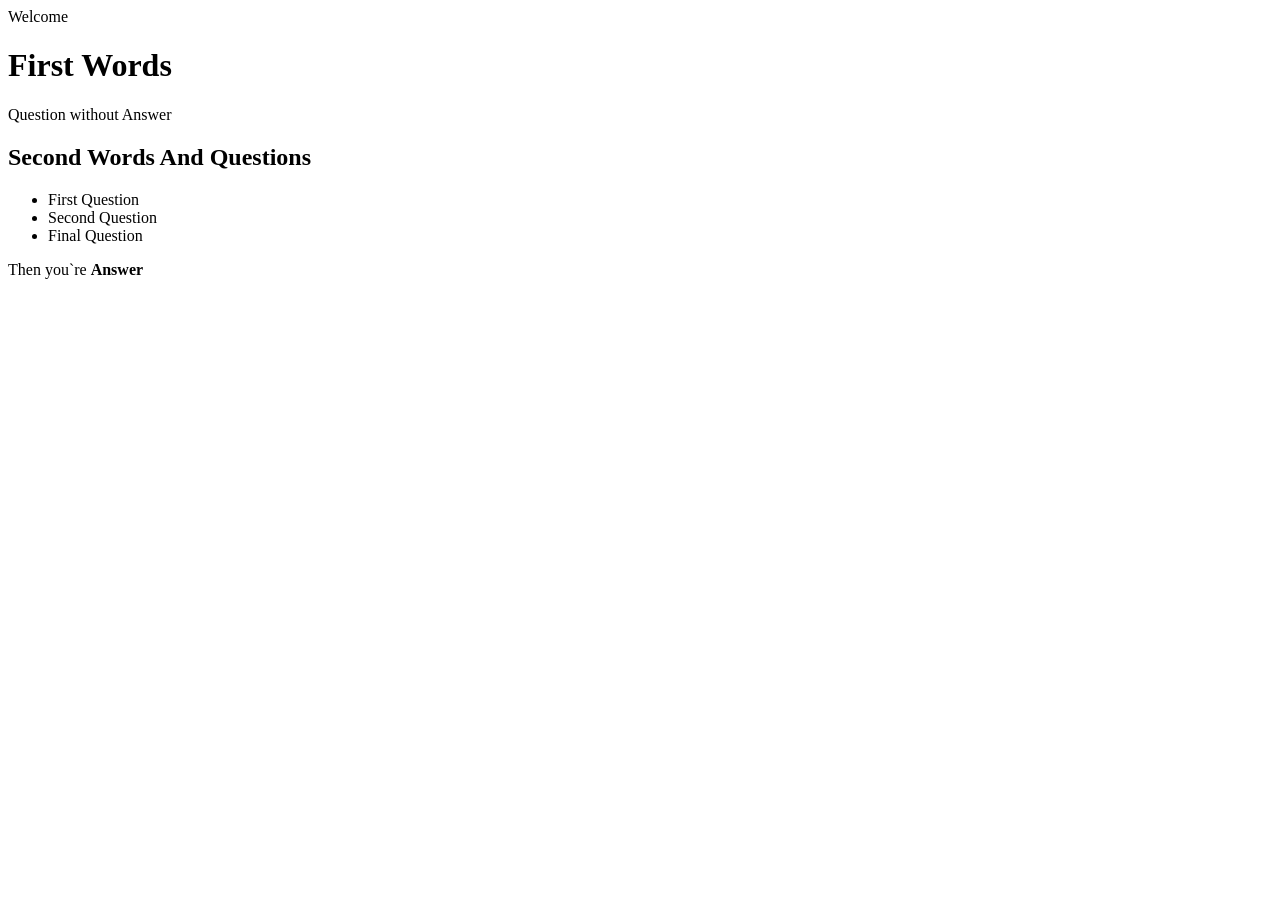
==== index.html @ 5be1bce4 "init" ====
<!DOCTYPE html>
<html lang="en">
<head>
    <meta charset="UTF-8">
    <meta name="viewport" content="width=device-width, initial-scale=1.0">
    <title>Document</title>
</head>
<body>
    <header>Welcome</header>
     <h1>First Words</h1>

    <p>Question without Answer</p>

    <h2>Second Words And Questions</h2>
    
    <ul>
        <li>First Question</li>
        <li>Second Question</li>
        <li>Final Question</li>
    </ul>
    <p>Then you`re <b> Answer</b>
        </p>

    
</body>
</html>
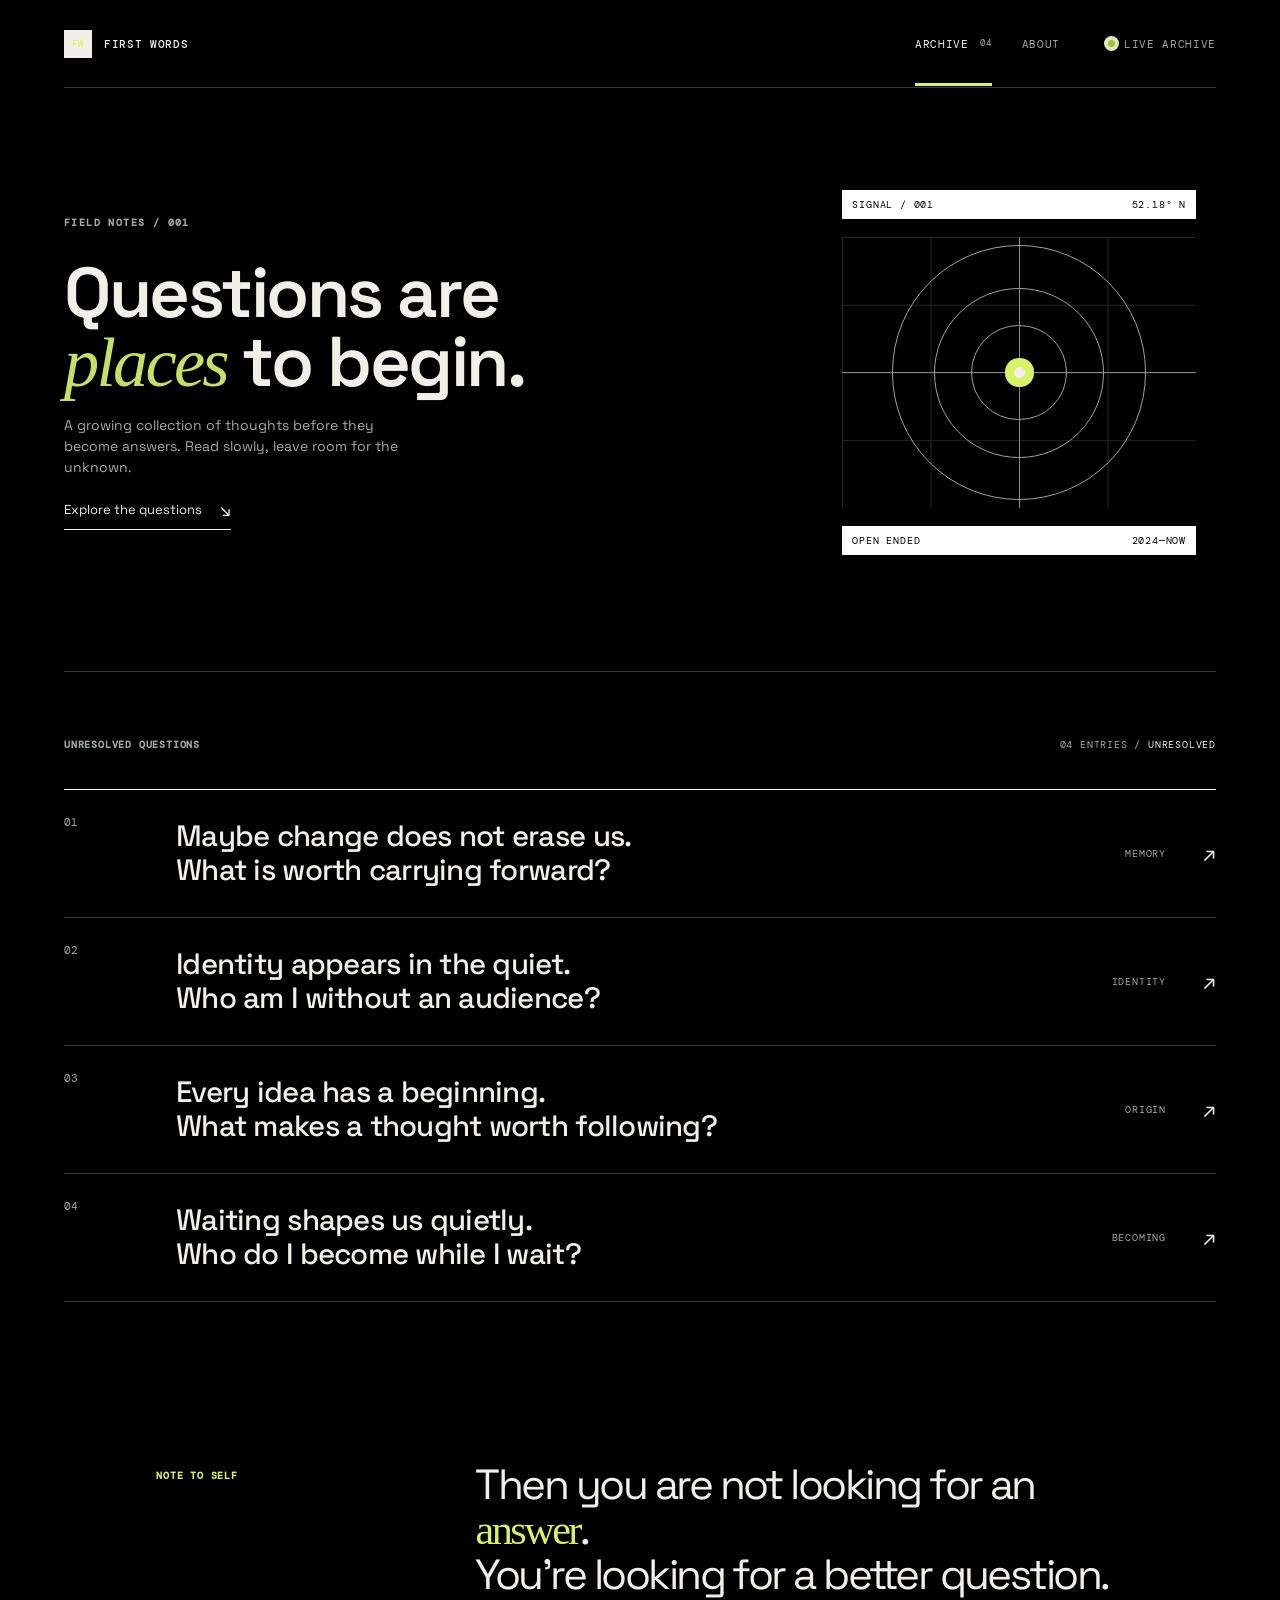
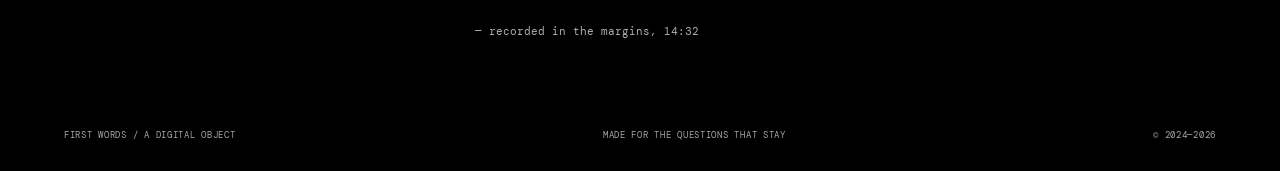
==== commit 2a60b0b6: "Зробив пару набросків" ====
--- a/index.html
+++ b/index.html
@@ -3,24 +3,96 @@
 <head>
     <meta charset="UTF-8">
     <meta name="viewport" content="width=device-width, initial-scale=1.0">
-    <title>Document</title>
+    <meta name="description" content="First Words is a living archive of questions, fragments, and unfinished thoughts.">
+    <title>First Words — A Living Archive</title>
+    <link rel="preconnect" href="https://fonts.googleapis.com">
+    <link rel="preconnect" href="https://fonts.gstatic.com" crossorigin>
+    <link href="https://fonts.googleapis.com/css2?family=DM+Mono:wght@400;500&family=Space+Grotesk:wght@400;500;600;700&display=swap" rel="stylesheet">
+    <link rel="stylesheet" href="styles.css">
 </head>
 <body>
-    <header>Welcome</header>
-     <h1>First Words</h1>
+    <div class="page-shell">
+        <header class="site-header">
+            <a class="brand" href="#top" aria-label="First Words home">
+                <span class="brand-mark">FW</span>
+                <span>First Words</span>
+            </a>
+            <nav class="main-nav" aria-label="Main navigation">
+                <a class="active" href="#questions">Archive <span>04</span></a>
+                <a href="#about">About</a>
+            </nav>
+            <span class="status"><i></i> Live archive</span>
+        </header>
 
-    <p>Question without Answer</p>
+        <main id="top">
+            <section class="hero" id="archive">
+                <div class="hero-copy">
+                    <p class="eyebrow"><b>Field notes / 001</b></p>
+                    <h1>Questions are<br><em>places</em> to begin.</h1>
+                    <p class="intro">A growing collection of thoughts before they become answers. Read slowly, leave room for the unknown.</p>
+                    <a class="text-link" href="#questions">Explore the questions <span>↘</span></a>
+                </div>
+                <div class="signal-card" role="img" aria-label="Archive signal visualization">
+                    <div class="signal-top"><span>signal / 001</span><span>52.18° N</span></div>
+                    <div class="signal-visual" aria-hidden="true">
+                        <span class="ring ring-one"></span>
+                        <span class="ring ring-two"></span>
+                        <span class="ring ring-three"></span>
+                        <span class="signal-dot"></span>
+                        <span class="crosshair horizontal"></span>
+                        <span class="crosshair vertical"></span>
+                    </div>
+                    <div class="signal-bottom"><span>OPEN ENDED</span><span>2024—NOW</span></div>
+                </div>
+            </section>
 
-    <h2>Second Words And Questions</h2>
-    
-    <ul>
-        <li>First Question</li>
-        <li>Second Question</li>
-        <li>Final Question</li>
-    </ul>
-    <p>Then you`re <b> Answer</b>
-        </p>
+            <section class="archive-section" id="questions" aria-labelledby="index-title">
+                <div class="section-heading">
+                    <h2 class="eyebrow" id="index-title">Unresolved questions</h2>
+                    <p class="section-count">04 entries / <span>unresolved</span></p>
+                </div>
+                <div class="question-list">
+                    <a class="question-row" id="question-01" href="related.html#memory" aria-label="Open related memory question">
+                        <span class="question-number">01</span>
+                        <h2>Maybe change does not erase us.<br>What is worth carrying forward?</h2>
+                        <span class="question-tag">memory</span>
+                        <span class="arrow">↗</span>
+                    </a>
+                    <a class="question-row" id="question-02" href="related.html#identity" aria-label="Open related identity question">
+                        <span class="question-number">02</span>
+                        <h2>Identity appears in the quiet.<br>Who am I without an audience?</h2>
+                        <span class="question-tag">identity</span>
+                        <span class="arrow">↗</span>
+                    </a>
+                    <a class="question-row" id="question-03" href="related.html#origin" aria-label="Open related origin question">
+                        <span class="question-number">03</span>
+                        <h2>Every idea has a beginning.<br>What makes a thought worth following?</h2>
+                        <span class="question-tag">origin</span>
+                        <span class="arrow">↗</span>
+                    </a>
+                    <a class="question-row" id="question-04" href="related.html#becoming" aria-label="Open related becoming question">
+                        <span class="question-number">04</span>
+                        <h2>Waiting shapes us quietly.<br>Who do I become while I wait?</h2>
+                        <span class="question-tag">becoming</span>
+                        <span class="arrow">↗</span>
+                    </a>
+                </div>
+            </section>
 
-    
+            <section class="answer-note" id="about" aria-labelledby="note-title">
+                <h2 class="note-label" id="note-title">Note to self</h2>
+                <div>
+                    <p class="note-text">Then you are not looking for an <strong>answer</strong>.<br>You're looking for a better question.</p>
+                    <p class="note-meta">— recorded in the margins, 14:32</p>
+                </div>
+            </section>
+        </main>
+
+        <footer class="site-footer">
+            <span>FIRST WORDS / A DIGITAL OBJECT</span>
+            <span>Made for the questions that stay</span>
+            <span>© 2024—2026</span>
+        </footer>
+    </div>
 </body>
 </html>
--- a/styles.css
+++ b/styles.css
@@ -0,0 +1,117 @@
+:root {
+	--ink: #f1efe7;
+	--muted: #a1aaa0;
+	--paper: #000000;
+	--line: #343934;
+	--acid: #d8f36a;
+	--warm: #000000;
+	--serif: Georgia, 'Times New Roman', serif;
+}
+
+* { box-sizing: border-box; }
+
+html { scroll-behavior: smooth; }
+
+body {
+	margin: 0;
+	color: var(--ink);
+	background: var(--paper);
+	font-family: 'Space Grotesk', sans-serif;
+}
+
+a { color: inherit; text-decoration: none; }
+
+.page-shell { max-width: 1440px; margin: 0 auto; padding: 0 5vw; overflow: hidden; }
+
+.site-header {
+	min-height: 88px;
+	display: flex;
+	align-items: center;
+	gap: 48px;
+	border-bottom: 1px solid var(--line);
+	font-family: 'DM Mono', monospace;
+	font-size: 11px;
+	text-transform: uppercase;
+	letter-spacing: .06em;
+}
+
+.brand { display: flex; align-items: center; gap: 12px; font-weight: 500; }
+.brand-mark { display: grid; width: 28px; height: 28px; place-items: center; background: var(--ink); color: var(--acid); font-size: 9px; }
+.main-nav { display: flex; gap: 30px; margin-left: auto; color: var(--muted); }
+.main-nav a { padding: 34px 0; position: relative; }
+.main-nav a.active { color: var(--ink); }
+.main-nav a.active::after { content: ''; height: 3px; background: var(--acid); position: absolute; left: 0; right: 0; bottom: -1px; }
+.main-nav span { color: var(--muted); font-size: 9px; vertical-align: top; margin-left: 4px; }
+.status { display: flex; align-items: center; gap: 9px; color: var(--muted); }
+.status i { width: 7px; height: 7px; border-radius: 50%; background: #9cc53d; box-shadow: 0 0 0 4px #e0ebbf; }
+
+.hero { display: grid; grid-template-columns: 1.25fr .75fr; gap: 8vw; align-items: center; padding: 82px 0 96px; border-bottom: 1px solid var(--line); }
+.related-hero { padding: 82px 0 76px; border-bottom: 1px solid var(--line); }
+.related-hero .intro { margin-bottom: 20px; }
+.eyebrow, .note-label, .signal-top, .signal-bottom, .question-tag, .section-count, .site-footer { font-family: 'DM Mono', monospace; text-transform: uppercase; letter-spacing: .08em; font-size: 10px; }
+.eyebrow { margin: 0 0 30px; color: var(--muted); }
+.hero-copy .eyebrow { letter-spacing: .14em; }
+h1, h2, h3, h4, h5, h6 { color: var(--ink); font-family: 'Space Grotesk', sans-serif; font-weight: 600; line-height: 1.15; letter-spacing: -.025em; text-wrap: balance; }
+h1 { max-width: 620px; margin: 0; font-size: clamp(2.4rem, 5.5vw, 5.2rem); line-height: .98; letter-spacing: -.035em; }
+h1 em { color: #c5df68; font-family: var(--serif); font-weight: 400; letter-spacing: -.04em; }
+.intro { max-width: 360px; margin: 18px 0 20px; color: var(--muted); font-size: 14px; line-height: 1.5; }
+.text-link { display: inline-flex; gap: 18px; align-items: center; border-bottom: 1px solid var(--ink); padding-bottom: 8px; font-size: 13px; }
+.text-link span { font-size: 18px; }
+
+.signal-card { background: var(--warm); padding: 20px; aspect-ratio: 1 / 1.03; max-width: 430px; width: 100%; justify-self: end; display: flex; flex-direction: column; justify-content: space-between; animation: appear .8s ease both .15s; }
+.signal-top, .signal-bottom { display: flex; justify-content: space-between; color: var(--muted); }
+.signal-top { padding: 8px 10px; background-color: #ffffff; color: #000000; }
+.signal-top span:first-child { color: #000000; }
+.signal-bottom { padding: 8px 10px; background-color: #ffffff; color: #000000; }
+.signal-visual { position: relative; flex: 1; margin: 18px 0; display: grid; place-items: center; overflow: hidden; }
+.signal-visual::before { content: ''; position: absolute; inset: 0; background-image: linear-gradient(var(--line) 1px, transparent 1px), linear-gradient(90deg, var(--line) 1px, transparent 1px); background-size: 25% 25%; opacity: .7; }
+.ring { position: absolute; border: 1px solid #9ca890; border-radius: 50%; aspect-ratio: 1; }
+.ring-one { width: 27%; } .ring-two { width: 48%; } .ring-three { width: 72%; }
+.signal-dot { width: 11px; height: 11px; border-radius: 50%; background: var(--ink); z-index: 2; box-shadow: 0 0 0 9px var(--acid); }
+.crosshair { position: absolute; background: #9ca890; opacity: .8; } .horizontal { width: 100%; height: 1px; } .vertical { height: 100%; width: 1px; }
+
+.archive-section { padding: 56px 0 94px; }
+.related-section { padding: 56px 0 94px; }
+.answers-section { padding: 0 0 94px; }
+.answers-list { border-top: 1px solid var(--ink); }
+.answer-row { display: grid; grid-template-columns: 8% minmax(0, 1fr); gap: 20px; padding: 28px 0 30px; border-bottom: 1px solid var(--line); }
+.answer-row h3 { margin: 0 0 10px; font-size: clamp(1.25rem, 2vw, 1.8rem); line-height: 1.15; }
+.answer-row p { max-width: 650px; margin: 0; color: var(--muted); font-size: 14px; line-height: 1.6; }
+.section-heading { display: flex; justify-content: space-between; align-items: baseline; margin-bottom: 28px; }
+.section-heading .eyebrow { margin: 0; }
+.section-count { color: var(--muted); } .section-count span { color: var(--ink); }
+.question-list { border-top: 1px solid var(--ink); }
+.question-row { min-height: 128px; display: grid; grid-template-columns: 8% minmax(0, 1fr) auto 30px; gap: 20px; align-items: center; border-bottom: 1px solid var(--line); color: var(--ink); transition: background .25s ease, padding .25s ease, box-shadow .25s ease; scroll-margin-top: 24px; }
+.question-row:hover { background: #000; padding: 0 20px; margin: 0 -20px; box-shadow: inset 3px 0 0 var(--acid); }
+.question-row:focus-visible { outline: 2px solid var(--acid); outline-offset: 5px; }
+.question-row:target { animation: question-arrival .7s ease both; }
+.question-number { align-self: start; padding-top: 25px; font: 11px 'DM Mono', monospace; color: var(--muted); }
+.question-row h2 { min-width: 0; margin: 0; overflow-wrap: anywhere; font-size: clamp(1.35rem, 2.3vw, 2.15rem); line-height: 1.15; letter-spacing: -.025em; font-weight: 500; }
+.question-tag { color: var(--muted); } .arrow { font-size: 21px; text-align: right; }
+
+.answer-note { display: grid; grid-template-columns: 25% minmax(0, 1fr); gap: 8%; padding: 66px 8%; background: #000; color: var(--ink); }
+.note-label { margin: 0; color: var(--acid); padding-top: 8px; }
+.note-text { margin: 0; font-size: clamp(1.7rem, 3.3vw, 3.6rem); line-height: 1.05; letter-spacing: -.06em; }
+.note-text strong { color: var(--acid); font-family: var(--serif); font-weight: 400; }
+.note-meta { color: #a9b1a8; font: 11px 'DM Mono', monospace; margin: 28px 0 0; }
+.site-footer { display: flex; justify-content: space-between; padding: 25px 0 30px; color: var(--muted); font-size: 9px; }
+
+@keyframes appear { from { opacity: 0; transform: translateY(18px); } to { opacity: 1; transform: translateY(0); } }
+@keyframes question-arrival { 0% { background: var(--acid); } 100% { background: #000; } }
+
+@media (max-width: 700px) {
+	.page-shell { padding: 0 22px; }
+	.site-header { min-height: 70px; gap: 16px; }
+	.main-nav { gap: 17px; }
+	.main-nav a { padding: 25px 0; }
+	.status { display: none; }
+	.hero { grid-template-columns: 1fr; gap: 52px; padding: 72px 0 80px; }
+	.signal-card { justify-self: stretch; max-width: none; }
+	.question-row { grid-template-columns: 35px 1fr 25px; gap: 10px; min-height: 124px; }
+	.answer-row { grid-template-columns: 35px 1fr; gap: 10px; }
+	.question-tag { display: none; }
+	.question-row:hover { margin: 0; padding: 0; }
+	.answer-note { grid-template-columns: 1fr; gap: 30px; padding: 48px 28px; margin: 0 -22px; }
+	.site-footer { flex-wrap: wrap; gap: 12px; }
+	.site-footer span:nth-child(2) { order: 3; width: 100%; }
+}
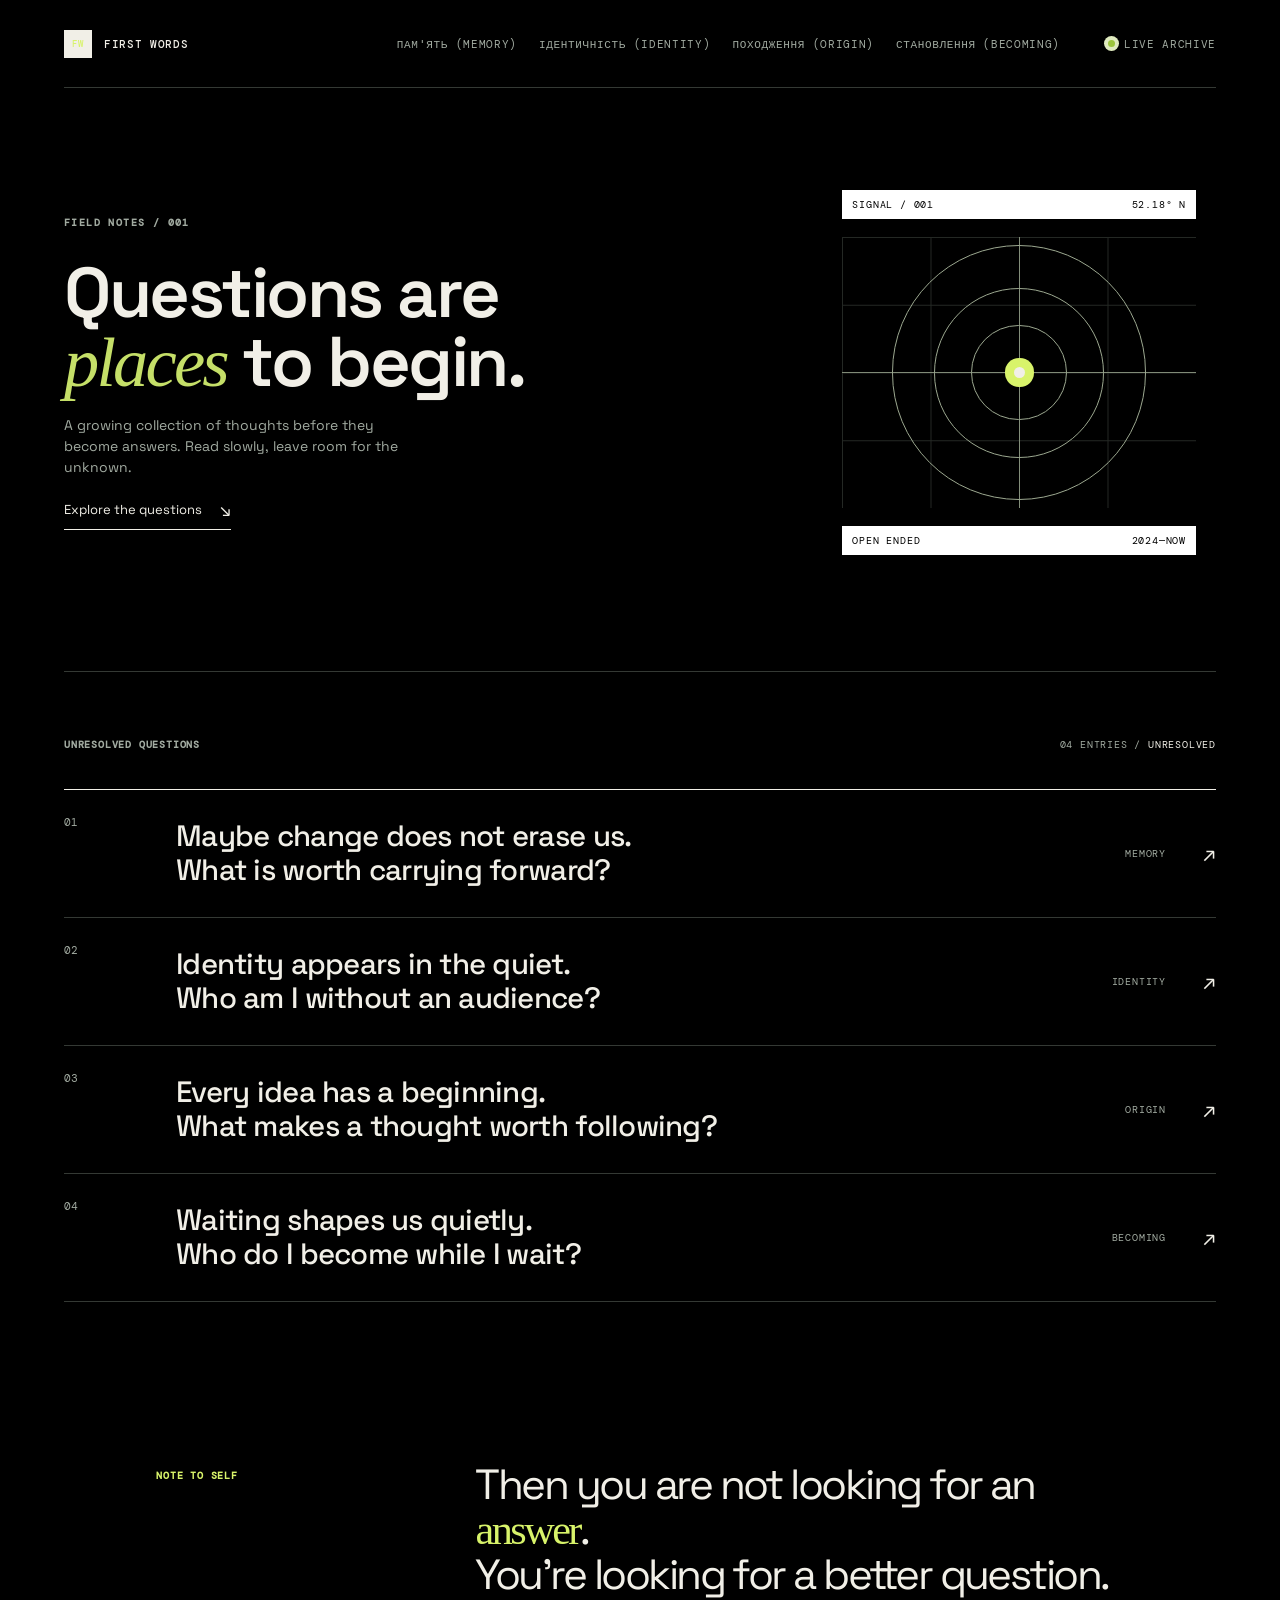
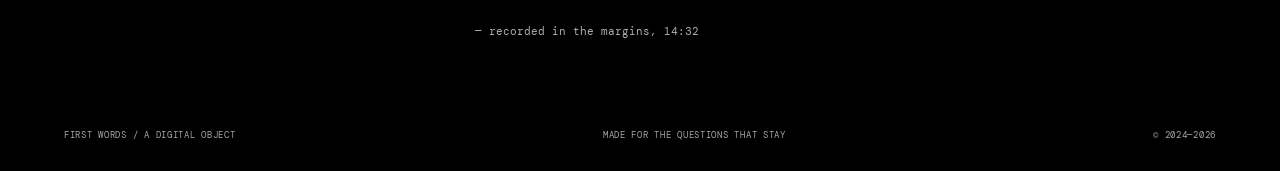
==== commit 3284075f: "Щось поміняв" ====
--- a/index.html
+++ b/index.html
@@ -18,8 +18,12 @@
                 <span>First Words</span>
             </a>
             <nav class="main-nav" aria-label="Main navigation">
-                <a class="active" href="#questions">Archive <span>04</span></a>
-                <a href="#about">About</a>
+                <ul class="topic-menu">
+                    <li><a href="related.html#memory">Пам'ять (Memory)</a></li>
+                    <li><a href="related.html#identity">Ідентичність (Identity)</a></li>
+                    <li><a href="related.html#origin">Походження (Origin)</a></li>
+                    <li><a href="related.html#becoming">Становлення (Becoming)</a></li>
+                </ul>
             </nav>
             <span class="status"><i></i> Live archive</span>
         </header>
--- a/styles.css
+++ b/styles.css
@@ -37,11 +37,10 @@
 
 .brand { display: flex; align-items: center; gap: 12px; font-weight: 500; }
 .brand-mark { display: grid; width: 28px; height: 28px; place-items: center; background: var(--ink); color: var(--acid); font-size: 9px; }
-.main-nav { display: flex; gap: 30px; margin-left: auto; color: var(--muted); }
+.main-nav { margin-left: auto; color: var(--muted); }
+.topic-menu { display: flex; gap: 22px; list-style: none; margin: 0; padding: 0; }
 .main-nav a { padding: 34px 0; position: relative; }
-.main-nav a.active { color: var(--ink); }
-.main-nav a.active::after { content: ''; height: 3px; background: var(--acid); position: absolute; left: 0; right: 0; bottom: -1px; }
-.main-nav span { color: var(--muted); font-size: 9px; vertical-align: top; margin-left: 4px; }
+.main-nav a:hover, .main-nav a:focus-visible { color: var(--ink); }
 .status { display: flex; align-items: center; gap: 9px; color: var(--muted); }
 .status i { width: 7px; height: 7px; border-radius: 50%; background: #9cc53d; box-shadow: 0 0 0 4px #e0ebbf; }
 
@@ -103,6 +102,7 @@
 	.page-shell { padding: 0 22px; }
 	.site-header { min-height: 70px; gap: 16px; }
 	.main-nav { gap: 17px; }
+	.topic-menu { gap: 10px; flex-wrap: wrap; justify-content: flex-end; max-width: 300px; }
 	.main-nav a { padding: 25px 0; }
 	.status { display: none; }
 	.hero { grid-template-columns: 1fr; gap: 52px; padding: 72px 0 80px; }
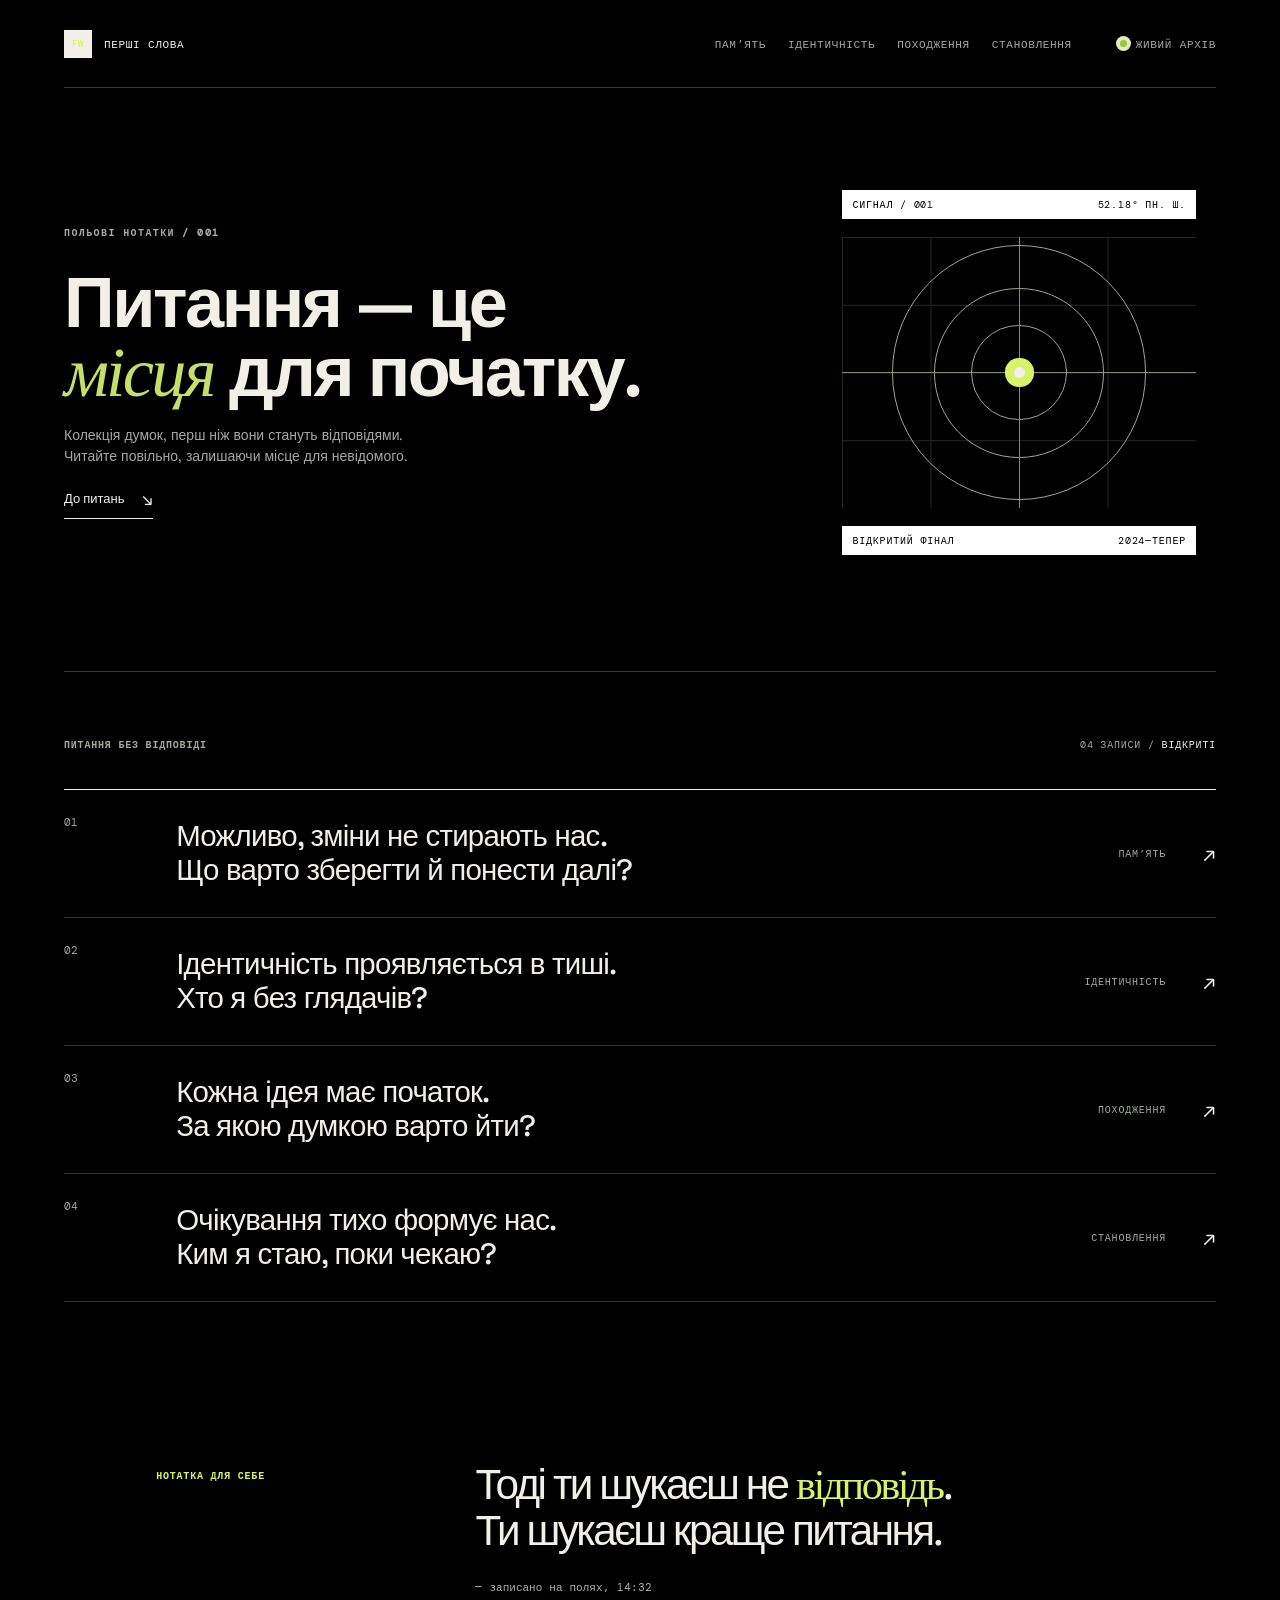
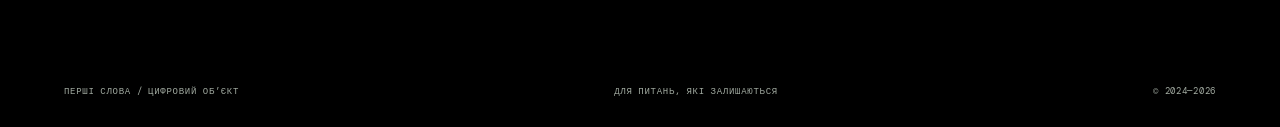
==== commit bf863f5a: "Переклав сайт на укр" ====
--- a/index.html
+++ b/index.html
@@ -1,10 +1,10 @@
 <!DOCTYPE html>
-<html lang="en">
+<html lang="uk">
 <head>
     <meta charset="UTF-8">
     <meta name="viewport" content="width=device-width, initial-scale=1.0">
-    <meta name="description" content="First Words is a living archive of questions, fragments, and unfinished thoughts.">
-    <title>First Words — A Living Archive</title>
+    <meta name="description" content="Перші слова — живий архів питань, фрагментів і незавершених думок.">
+    <title>Перші слова — Живий архів</title>
     <link rel="preconnect" href="https://fonts.googleapis.com">
     <link rel="preconnect" href="https://fonts.gstatic.com" crossorigin>
     <link href="https://fonts.googleapis.com/css2?family=DM+Mono:wght@400;500&family=Space+Grotesk:wght@400;500;600;700&display=swap" rel="stylesheet">
@@ -13,31 +13,31 @@
 <body>
     <div class="page-shell">
         <header class="site-header">
-            <a class="brand" href="#top" aria-label="First Words home">
+            <a class="brand" href="#top" aria-label="Головна сторінка Перші слова">
                 <span class="brand-mark">FW</span>
-                <span>First Words</span>
+                <span>Перші слова</span>
             </a>
-            <nav class="main-nav" aria-label="Main navigation">
+            <nav class="main-nav" aria-label="Головна навігація">
                 <ul class="topic-menu">
-                    <li><a href="related.html#memory">Пам'ять (Memory)</a></li>
-                    <li><a href="related.html#identity">Ідентичність (Identity)</a></li>
-                    <li><a href="related.html#origin">Походження (Origin)</a></li>
-                    <li><a href="related.html#becoming">Становлення (Becoming)</a></li>
+                    <li><a href="related.html#memory">Пам’ять</a></li>
+                    <li><a href="related.html#identity">Ідентичність</a></li>
+                    <li><a href="related.html#origin">Походження</a></li>
+                    <li><a href="related.html#becoming">Становлення</a></li>
                 </ul>
             </nav>
-            <span class="status"><i></i> Live archive</span>
+            <span class="status"><i></i> Живий архів</span>
         </header>
 
         <main id="top">
             <section class="hero" id="archive">
                 <div class="hero-copy">
-                    <p class="eyebrow"><b>Field notes / 001</b></p>
-                    <h1>Questions are<br><em>places</em> to begin.</h1>
-                    <p class="intro">A growing collection of thoughts before they become answers. Read slowly, leave room for the unknown.</p>
-                    <a class="text-link" href="#questions">Explore the questions <span>↘</span></a>
+                    <p class="eyebrow"><b>Польові нотатки / 001</b></p>
+                    <h1>Питання — це<br><em>місця</em> для початку.</h1>
+                    <p class="intro">Колекція думок, перш ніж вони стануть відповідями. Читайте повільно, залишаючи місце для невідомого.</p>
+                    <a class="text-link" href="#questions">До питань <span>↘</span></a>
                 </div>
-                <div class="signal-card" role="img" aria-label="Archive signal visualization">
-                    <div class="signal-top"><span>signal / 001</span><span>52.18° N</span></div>
+                <div class="signal-card" role="img" aria-label="Візуалізація сигналу архіву">
+                    <div class="signal-top"><span>сигнал / 001</span><span>52.18° пн. ш.</span></div>
                     <div class="signal-visual" aria-hidden="true">
                         <span class="ring ring-one"></span>
                         <span class="ring ring-two"></span>
@@ -46,55 +46,55 @@
                         <span class="crosshair horizontal"></span>
                         <span class="crosshair vertical"></span>
                     </div>
-                    <div class="signal-bottom"><span>OPEN ENDED</span><span>2024—NOW</span></div>
+                    <div class="signal-bottom"><span>ВІДКРИТИЙ ФІНАЛ</span><span>2024—ТЕПЕР</span></div>
                 </div>
             </section>
 
             <section class="archive-section" id="questions" aria-labelledby="index-title">
                 <div class="section-heading">
-                    <h2 class="eyebrow" id="index-title">Unresolved questions</h2>
-                    <p class="section-count">04 entries / <span>unresolved</span></p>
+                    <h2 class="eyebrow" id="index-title">Питання без відповіді</h2>
+                    <p class="section-count">04 записи / <span>відкриті</span></p>
                 </div>
                 <div class="question-list">
-                    <a class="question-row" id="question-01" href="related.html#memory" aria-label="Open related memory question">
+                    <a class="question-row" id="question-01" href="related.html#memory" aria-label="Відкрити пов’язане питання про пам’ять">
                         <span class="question-number">01</span>
-                        <h2>Maybe change does not erase us.<br>What is worth carrying forward?</h2>
-                        <span class="question-tag">memory</span>
+                        <h2>Можливо, зміни не стирають нас.<br>Що варто зберегти й понести далі?</h2>
+                        <span class="question-tag">пам’ять</span>
                         <span class="arrow">↗</span>
                     </a>
-                    <a class="question-row" id="question-02" href="related.html#identity" aria-label="Open related identity question">
+                    <a class="question-row" id="question-02" href="related.html#identity" aria-label="Відкрити пов’язане питання про ідентичність">
                         <span class="question-number">02</span>
-                        <h2>Identity appears in the quiet.<br>Who am I without an audience?</h2>
-                        <span class="question-tag">identity</span>
+                        <h2>Ідентичність проявляється в тиші.<br>Хто я без глядачів?</h2>
+                        <span class="question-tag">ідентичність</span>
                         <span class="arrow">↗</span>
                     </a>
-                    <a class="question-row" id="question-03" href="related.html#origin" aria-label="Open related origin question">
+                    <a class="question-row" id="question-03" href="related.html#origin" aria-label="Відкрити пов’язане питання про походження">
                         <span class="question-number">03</span>
-                        <h2>Every idea has a beginning.<br>What makes a thought worth following?</h2>
-                        <span class="question-tag">origin</span>
+                        <h2>Кожна ідея має початок.<br>За якою думкою варто йти?</h2>
+                        <span class="question-tag">походження</span>
                         <span class="arrow">↗</span>
                     </a>
-                    <a class="question-row" id="question-04" href="related.html#becoming" aria-label="Open related becoming question">
+                    <a class="question-row" id="question-04" href="related.html#becoming" aria-label="Відкрити пов’язане питання про становлення">
                         <span class="question-number">04</span>
-                        <h2>Waiting shapes us quietly.<br>Who do I become while I wait?</h2>
-                        <span class="question-tag">becoming</span>
+                        <h2>Очікування тихо формує нас.<br>Ким я стаю, поки чекаю?</h2>
+                        <span class="question-tag">становлення</span>
                         <span class="arrow">↗</span>
                     </a>
                 </div>
             </section>
 
             <section class="answer-note" id="about" aria-labelledby="note-title">
-                <h2 class="note-label" id="note-title">Note to self</h2>
+                <h2 class="note-label" id="note-title">Нотатка для себе</h2>
                 <div>
-                    <p class="note-text">Then you are not looking for an <strong>answer</strong>.<br>You're looking for a better question.</p>
-                    <p class="note-meta">— recorded in the margins, 14:32</p>
+                    <p class="note-text">Тоді ти шукаєш не <strong>відповідь</strong>.<br>Ти шукаєш краще питання.</p>
+                    <p class="note-meta">— записано на полях, 14:32</p>
                 </div>
             </section>
         </main>
 
         <footer class="site-footer">
-            <span>FIRST WORDS / A DIGITAL OBJECT</span>
-            <span>Made for the questions that stay</span>
+            <span>ПЕРШІ СЛОВА / ЦИФРОВИЙ ОБ’ЄКТ</span>
+            <span>Для питань, які залишаються</span>
             <span>© 2024—2026</span>
         </footer>
     </div>
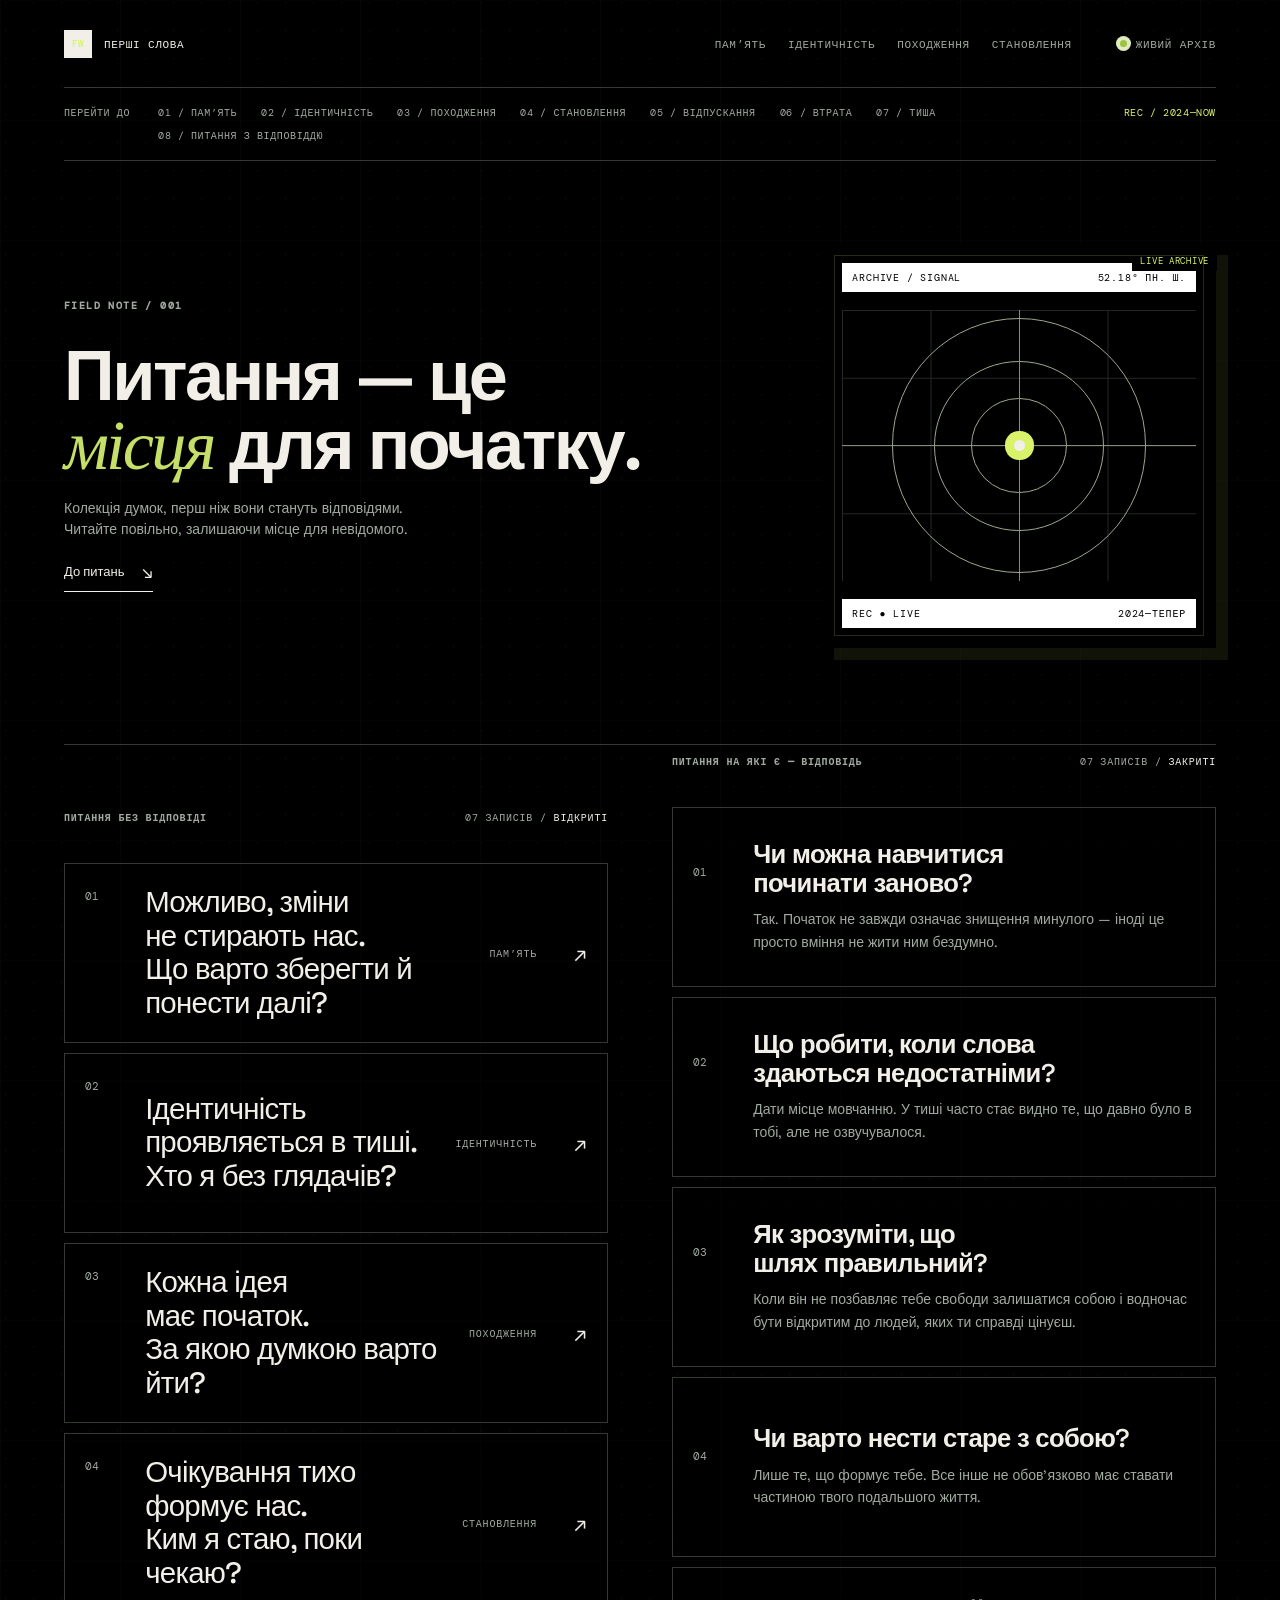
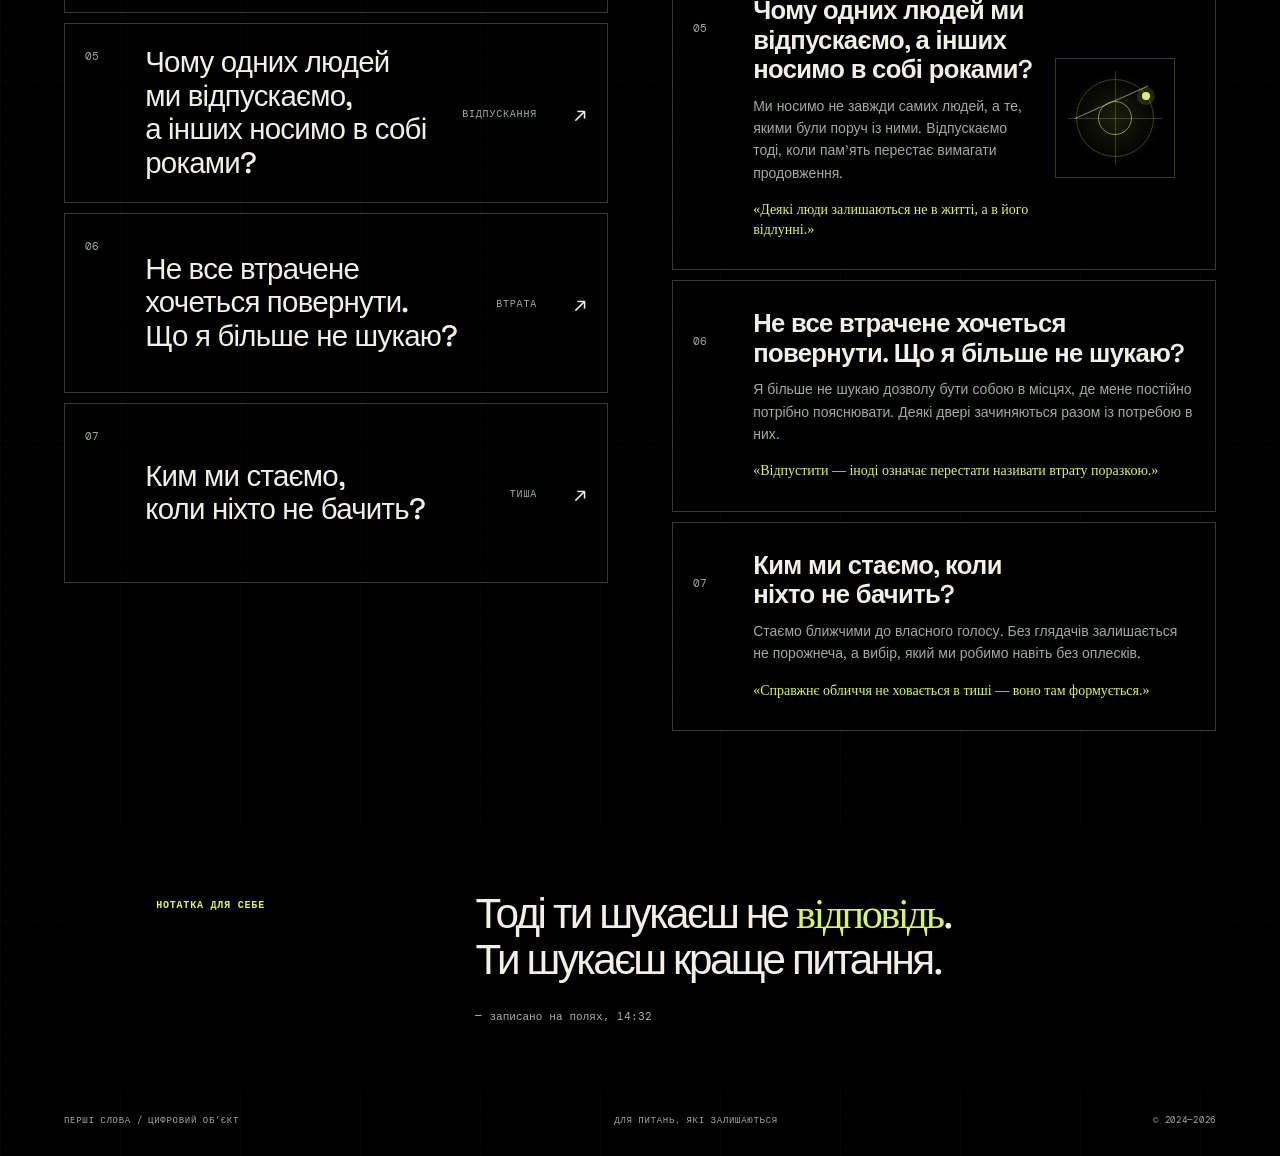
==== commit 59206f63: "Поправки" ====
--- a/index.html
+++ b/index.html
@@ -28,16 +28,31 @@
             <span class="status"><i></i> Живий архів</span>
         </header>
 
+        <nav class="archive-index" aria-label="Перелік запитань архіву">
+            <span class="archive-index-label">Перейти до</span>
+            <ul>
+                <li><a href="#question-01">01 / Пам’ять</a></li>
+                <li><a href="#question-02">02 / Ідентичність</a></li>
+                <li><a href="#question-03">03 / Походження</a></li>
+                <li><a href="#question-04">04 / Становлення</a></li>
+                <li><a href="#question-05">05 / Відпускання</a></li>
+                <li><a href="#question-06">06 / Втрата</a></li>
+                <li><a href="#question-07">07 / Тиша</a></li>
+                <li><a href="#answered-questions">08 / Питання з відповіддю</a></li>
+            </ul>
+            <span class="archive-index-status">REC / 2024—NOW</span>
+        </nav>
+
         <main id="top">
             <section class="hero" id="archive">
                 <div class="hero-copy">
-                    <p class="eyebrow"><b>Польові нотатки / 001</b></p>
+                    <p class="eyebrow"><b>FIELD NOTE / 001</b></p>
                     <h1>Питання — це<br><em>місця</em> для початку.</h1>
                     <p class="intro">Колекція думок, перш ніж вони стануть відповідями. Читайте повільно, залишаючи місце для невідомого.</p>
                     <a class="text-link" href="#questions">До питань <span>↘</span></a>
                 </div>
                 <div class="signal-card" role="img" aria-label="Візуалізація сигналу архіву">
-                    <div class="signal-top"><span>сигнал / 001</span><span>52.18° пн. ш.</span></div>
+                    <div class="signal-top"><span>ARCHIVE / SIGNAL</span><span>52.18° пн. ш.</span></div>
                     <div class="signal-visual" aria-hidden="true">
                         <span class="ring ring-one"></span>
                         <span class="ring ring-two"></span>
@@ -46,14 +61,15 @@
                         <span class="crosshair horizontal"></span>
                         <span class="crosshair vertical"></span>
                     </div>
-                    <div class="signal-bottom"><span>ВІДКРИТИЙ ФІНАЛ</span><span>2024—ТЕПЕР</span></div>
-                </div>
-            </section>
-
+                    <div class="signal-bottom"><span>REC ● LIVE</span><span>2024—ТЕПЕР</span></div>
+                </div>
+            </section>
+
+            <div class="archive-columns">
             <section class="archive-section" id="questions" aria-labelledby="index-title">
                 <div class="section-heading">
                     <h2 class="eyebrow" id="index-title">Питання без відповіді</h2>
-                    <p class="section-count">04 записи / <span>відкриті</span></p>
+                    <p class="section-count">07 записів / <span>відкриті</span></p>
                 </div>
                 <div class="question-list">
                     <a class="question-row" id="question-01" href="related.html#memory" aria-label="Відкрити пов’язане питання про пам’ять">
@@ -80,8 +96,101 @@
                         <span class="question-tag">становлення</span>
                         <span class="arrow">↗</span>
                     </a>
-                </div>
-            </section>
+                    <a class="question-row" id="question-05" href="#question-05" aria-label="Відкрити питання про відпускання">
+                        <span class="question-number">05</span>
+                        <h2>Чому одних людей ми відпускаємо,<br>а інших носимо в собі роками?</h2>
+                        <span class="question-tag">відпускання</span>
+                        <span class="arrow">↗</span>
+                    </a>
+                    <a class="question-row" id="question-06" href="#question-06" aria-label="Відкрити питання про втрату">
+                        <span class="question-number">06</span>
+                        <h2>Не все втрачене хочеться повернути.<br>Що я більше не шукаю?</h2>
+                        <span class="question-tag">втрата</span>
+                        <span class="arrow">↗</span>
+                    </a>
+                    <a class="question-row" id="question-07" href="#question-07" aria-label="Відкрити питання про тишу">
+                        <span class="question-number">07</span>
+                        <h2>Ким ми стаємо,<br>коли ніхто не бачить?</h2>
+                        <span class="question-tag">тиша</span>
+                        <span class="arrow">↗</span>
+                    </a>
+                </div>
+            </section>
+
+            <section class="answers-section" id="answered-questions" aria-labelledby="answered-title">
+                <div class="section-heading">
+                    <h2 class="eyebrow" id="answered-title">Питання на які є — відповідь</h2>
+                    <p class="section-count">07 записів / <span>закриті</span></p>
+                </div>
+
+                <div class="answers-list">
+                    <article class="answer-row answer-reveal">
+                        <span class="question-number">01</span>
+                        <div>
+                            <h3>Чи можна навчитися починати заново?</h3>
+                            <p>Так. Початок не завжди означає знищення минулого — іноді це просто вміння не жити ним бездумно.</p>
+                        </div>
+                    </article>
+
+                    <article class="answer-row answer-reveal">
+                        <span class="question-number">02</span>
+                        <div>
+                            <h3>Що робити, коли слова здаються недостатніми?</h3>
+                            <p>Дати місце мовчанню. У тиші часто стає видно те, що давно було в тобі, але не озвучувалося.</p>
+                        </div>
+                    </article>
+
+                    <article class="answer-row answer-reveal">
+                        <span class="question-number">03</span>
+                        <div>
+                            <h3>Як зрозуміти, що шлях правильний?</h3>
+                            <p>Коли він не позбавляє тебе свободи залишатися собою і водночас бути відкритим до людей, яких ти справді цінуєш.</p>
+                        </div>
+                    </article>
+
+                    <article class="answer-row answer-reveal">
+                        <span class="question-number">04</span>
+                        <div>
+                            <h3>Чи варто нести старе з собою?</h3>
+                            <p>Лише те, що формує тебе. Все інше не обов’язково має ставати частиною твого подальшого життя.</p>
+                        </div>
+                    </article>
+
+                    <article class="answer-row answer-reveal">
+                        <span class="question-number">05</span>
+                        <div>
+                            <h3>Чому одних людей ми відпускаємо, а інших носимо в собі роками?</h3>
+                            <p>Ми носимо не завжди самих людей, а те, якими були поруч із ними. Відпускаємо тоді, коли пам’ять перестає вимагати продовження.</p>
+                            <p class="answer-quote">«Деякі люди залишаються не в житті, а в його відлунні.»</p>
+                        </div>
+                        <div class="answer-visual" role="img" aria-label="Анімована візуалізація пам’яті, що віддаляється, але залишає слід">
+                            <span class="answer-visual-ring ring-small"></span>
+                            <span class="answer-visual-ring ring-large"></span>
+                            <span class="answer-visual-trace"></span>
+                            <span class="answer-visual-dot"></span>
+                        </div>
+                    </article>
+
+                    <article class="answer-row answer-reveal">
+                        <span class="question-number">06</span>
+                        <div>
+                            <h3>Не все втрачене хочеться повернути. Що я більше не шукаю?</h3>
+                            <p>Я більше не шукаю дозволу бути собою в місцях, де мене постійно потрібно пояснювати. Деякі двері зачиняються разом із потребою в них.</p>
+                            <p class="answer-quote">«Відпустити — іноді означає перестати називати втрату поразкою.»</p>
+                        </div>
+                    </article>
+
+                    <article class="answer-row answer-reveal">
+                        <span class="question-number">07</span>
+                        <div>
+                            <h3>Ким ми стаємо, коли ніхто не бачить?</h3>
+                            <p>Стаємо ближчими до власного голосу. Без глядачів залишається не порожнеча, а вибір, який ми робимо навіть без оплесків.</p>
+                            <p class="answer-quote">«Справжнє обличчя не ховається в тиші — воно там формується.»</p>
+                        </div>
+                    </article>
+                </div>
+            </section>
+            </div>
 
             <section class="answer-note" id="about" aria-labelledby="note-title">
                 <h2 class="note-label" id="note-title">Нотатка для себе</h2>
--- a/styles.css
+++ b/styles.css
@@ -15,7 +15,9 @@
 body {
 	margin: 0;
 	color: var(--ink);
-	background: var(--paper);
+	background-color: var(--paper);
+	background-image: radial-gradient(circle at 20% 10%, rgba(216, 243, 106, .035) 0 1px, transparent 1px), linear-gradient(90deg, rgba(255, 255, 255, .018) 1px, transparent 1px), linear-gradient(rgba(255, 255, 255, .012) 1px, transparent 1px);
+	background-size: 28px 28px, 120px 120px, 120px 120px;
 	font-family: 'Space Grotesk', sans-serif;
 }
 
@@ -44,6 +46,22 @@
 .status { display: flex; align-items: center; gap: 9px; color: var(--muted); }
 .status i { width: 7px; height: 7px; border-radius: 50%; background: #9cc53d; box-shadow: 0 0 0 4px #e0ebbf; }
 
+.archive-index {
+	display: flex;
+	align-items: baseline;
+	gap: 28px;
+	padding: 18px 0;
+	border-bottom: 1px solid var(--line);
+	font: 10px 'DM Mono', monospace;
+	text-transform: uppercase;
+	letter-spacing: .06em;
+}
+.archive-index-label { color: var(--muted); white-space: nowrap; }
+.archive-index ul { display: flex; flex-wrap: wrap; gap: 10px 24px; list-style: none; margin: 0; padding: 0; }
+.archive-index a { color: var(--muted); transition: color .2s ease; }
+.archive-index a:hover, .archive-index a:focus-visible { color: var(--acid); }
+.archive-index-status { margin-left: auto; color: var(--acid); white-space: nowrap; }
+
 .hero { display: grid; grid-template-columns: 1.25fr .75fr; gap: 8vw; align-items: center; padding: 82px 0 96px; border-bottom: 1px solid var(--line); }
 .related-hero { padding: 82px 0 76px; border-bottom: 1px solid var(--line); }
 .related-hero .intro { margin-bottom: 20px; }
@@ -57,7 +75,9 @@
 .text-link { display: inline-flex; gap: 18px; align-items: center; border-bottom: 1px solid var(--ink); padding-bottom: 8px; font-size: 13px; }
 .text-link span { font-size: 18px; }
 
-.signal-card { background: var(--warm); padding: 20px; aspect-ratio: 1 / 1.03; max-width: 430px; width: 100%; justify-self: end; display: flex; flex-direction: column; justify-content: space-between; animation: appear .8s ease both .15s; }
+.signal-card { position: relative; background: var(--warm); padding: 20px; aspect-ratio: 1 / 1.03; max-width: 430px; width: 100%; justify-self: end; display: flex; flex-direction: column; justify-content: space-between; animation: appear .8s ease both .15s; box-shadow: 12px 12px 0 rgba(216, 243, 106, .08); }
+.signal-card::before { content: 'LIVE ARCHIVE'; position: absolute; top: 8px; right: -1px; padding: 4px 8px; color: var(--acid); background: var(--paper); font: 9px 'DM Mono', monospace; letter-spacing: .08em; }
+.signal-card::after { content: ''; position: absolute; inset: 12px; border: 1px solid rgba(216, 243, 106, .18); pointer-events: none; }
 .signal-top, .signal-bottom { display: flex; justify-content: space-between; color: var(--muted); }
 .signal-top { padding: 8px 10px; background-color: #ffffff; color: #000000; }
 .signal-top span:first-child { color: #000000; }
@@ -72,16 +92,44 @@
 .archive-section { padding: 56px 0 94px; }
 .related-section { padding: 56px 0 94px; }
 .answers-section { padding: 0 0 94px; }
-.answers-list { border-top: 1px solid var(--ink); }
-.answer-row { display: grid; grid-template-columns: 8% minmax(0, 1fr); gap: 20px; padding: 28px 0 30px; border-bottom: 1px solid var(--line); }
+.archive-columns { display: grid; grid-template-columns: minmax(0, 1fr) minmax(0, 1fr); gap: 5vw; align-items: start; }
+.archive-columns .section-heading { min-height: 34px; }
+.answers-list { display: grid; gap: 10px; }
+.answer-row { position: relative; min-height: 180px; display: grid; grid-template-columns: 8% minmax(0, 1fr); gap: 20px; align-content: center; padding: 28px 20px 30px; border: 1px solid var(--line); background: rgba(0, 0, 0, .46); transition: background .25s ease, transform .25s ease, border-color .25s ease; }
+.answer-row:has(.answer-visual) { grid-template-columns: 8% minmax(0, 1fr) 140px; }
+.answer-visual { position: relative; width: 120px; height: 120px; align-self: center; overflow: hidden; border: 1px solid rgba(216, 243, 106, .25); background: radial-gradient(circle, rgba(216, 243, 106, .12), transparent 55%); }
+.answer-visual::before, .answer-visual::after { content: ''; position: absolute; background: rgba(216, 243, 106, .22); }
+.answer-visual::before { top: 50%; left: 10%; width: 80%; height: 1px; }
+.answer-visual::after { top: 10%; left: 50%; width: 1px; height: 80%; }
+.answer-visual-ring { position: absolute; top: 50%; left: 50%; border: 1px solid rgba(216, 243, 106, .55); border-radius: 50%; transform: translate(-50%, -50%); }
+.ring-small { width: 34px; height: 34px; animation: visual-pulse 2.8s ease-in-out infinite; }
+.ring-large { width: 78px; height: 78px; opacity: .45; animation: visual-pulse 2.8s ease-in-out infinite reverse; }
+.answer-visual-trace { position: absolute; top: 50%; left: 16%; width: 68%; height: 1px; background: var(--acid); transform: rotate(-24deg); transform-origin: left center; opacity: .5; }
+.answer-visual-dot { position: absolute; top: 28%; right: 20%; width: 8px; height: 8px; border-radius: 50%; background: var(--acid); box-shadow: 0 0 0 5px rgba(216, 243, 106, .14); animation: visual-orbit 3.8s ease-in-out infinite; }
+.answer-reveal { animation: answer-arrival .7s ease both; }
+.answer-reveal:nth-child(2) { animation-delay: .08s; }
+.answer-reveal:nth-child(3) { animation-delay: .16s; }
+.answer-reveal:nth-child(4) { animation-delay: .24s; }
+.answer-reveal:nth-child(5) { animation-delay: .32s; }
+.answer-reveal:nth-child(6) { animation-delay: .4s; }
+.answer-reveal:nth-child(7) { animation-delay: .48s; }
+.answer-reveal > div { animation: answer-copy-arrival .65s ease both; }
+.answer-reveal:nth-child(2) > div { animation-delay: .14s; }
+.answer-reveal:nth-child(3) > div { animation-delay: .22s; }
+.answer-reveal:nth-child(4) > div { animation-delay: .3s; }
+.answer-reveal:nth-child(5) > div { animation-delay: .38s; }
+.answer-reveal:nth-child(6) > div { animation-delay: .46s; }
+.answer-reveal:nth-child(7) > div { animation-delay: .54s; }
+.answer-row:hover { background: rgba(216, 243, 106, .07); border-color: var(--acid); transform: translateX(-6px); }
 .answer-row h3 { margin: 0 0 10px; font-size: clamp(1.25rem, 2vw, 1.8rem); line-height: 1.15; }
 .answer-row p { max-width: 650px; margin: 0; color: var(--muted); font-size: 14px; line-height: 1.6; }
+.answer-row .answer-quote { margin-top: 16px; color: var(--acid); font: 14px var(--serif); line-height: 1.4; }
 .section-heading { display: flex; justify-content: space-between; align-items: baseline; margin-bottom: 28px; }
 .section-heading .eyebrow { margin: 0; }
 .section-count { color: var(--muted); } .section-count span { color: var(--ink); }
-.question-list { border-top: 1px solid var(--ink); }
-.question-row { min-height: 128px; display: grid; grid-template-columns: 8% minmax(0, 1fr) auto 30px; gap: 20px; align-items: center; border-bottom: 1px solid var(--line); color: var(--ink); transition: background .25s ease, padding .25s ease, box-shadow .25s ease; scroll-margin-top: 24px; }
-.question-row:hover { background: #000; padding: 0 20px; margin: 0 -20px; box-shadow: inset 3px 0 0 var(--acid); }
+.question-list { display: grid; gap: 10px; }
+.question-row { min-height: 180px; display: grid; grid-template-columns: 8% minmax(0, 1fr) auto 30px; gap: 20px; align-items: center; border: 1px solid var(--line); padding: 0 20px; background: rgba(0, 0, 0, .46); color: var(--ink); transition: background .25s ease, transform .25s ease, border-color .25s ease, box-shadow .25s ease; scroll-margin-top: 24px; }
+.question-row:hover { background: rgba(216, 243, 106, .07); border-color: var(--acid); transform: translateX(6px); box-shadow: 8px 8px 0 rgba(216, 243, 106, .08); }
 .question-row:focus-visible { outline: 2px solid var(--acid); outline-offset: 5px; }
 .question-row:target { animation: question-arrival .7s ease both; }
 .question-number { align-self: start; padding-top: 25px; font: 11px 'DM Mono', monospace; color: var(--muted); }
@@ -95,8 +143,17 @@
 .note-meta { color: #a9b1a8; font: 11px 'DM Mono', monospace; margin: 28px 0 0; }
 .site-footer { display: flex; justify-content: space-between; padding: 25px 0 30px; color: var(--muted); font-size: 9px; }
 
+
 @keyframes appear { from { opacity: 0; transform: translateY(18px); } to { opacity: 1; transform: translateY(0); } }
+@keyframes answer-arrival { from { opacity: 0; transform: translateY(14px); } to { opacity: 1; transform: translateY(0); } }
+@keyframes answer-copy-arrival { from { opacity: 0; transform: translateX(10px); } to { opacity: 1; transform: translateX(0); } }
+@keyframes visual-pulse { 0%, 100% { transform: translate(-50%, -50%) scale(.9); opacity: .35; } 50% { transform: translate(-50%, -50%) scale(1.08); opacity: .8; } }
+@keyframes visual-orbit { 0%, 100% { transform: translate(0, 0); opacity: .55; } 50% { transform: translate(-24px, 32px); opacity: 1; } }
 @keyframes question-arrival { 0% { background: var(--acid); } 100% { background: #000; } }
+
+@media (prefers-reduced-motion: reduce) {
+	*, *::before, *::after { animation-duration: .01ms !important; animation-iteration-count: 1 !important; scroll-behavior: auto !important; transition-duration: .01ms !important; }
+}
 
 @media (max-width: 700px) {
 	.page-shell { padding: 0 22px; }
@@ -107,10 +164,16 @@
 	.status { display: none; }
 	.hero { grid-template-columns: 1fr; gap: 52px; padding: 72px 0 80px; }
 	.signal-card { justify-self: stretch; max-width: none; }
-	.question-row { grid-template-columns: 35px 1fr 25px; gap: 10px; min-height: 124px; }
-	.answer-row { grid-template-columns: 35px 1fr; gap: 10px; }
+	.archive-columns { grid-template-columns: 1fr; gap: 0; }
+	.archive-columns .answers-section { padding-bottom: 72px; }
+	.archive-index { align-items: flex-start; flex-wrap: wrap; gap: 12px 20px; }
+	.archive-index ul { order: 3; flex-basis: 100%; }
+	.archive-index-status { margin-left: auto; }
+	.question-row, .answer-row { min-height: 150px; }
+	.answer-row, .answer-row:has(.answer-visual) { grid-template-columns: 35px 1fr; gap: 10px; }
+	.answer-visual { grid-column: 2; width: 100%; height: 84px; }
 	.question-tag { display: none; }
-	.question-row:hover { margin: 0; padding: 0; }
+	.question-row:hover { transform: translateX(3px); }
 	.answer-note { grid-template-columns: 1fr; gap: 30px; padding: 48px 28px; margin: 0 -22px; }
 	.site-footer { flex-wrap: wrap; gap: 12px; }
 	.site-footer span:nth-child(2) { order: 3; width: 100%; }
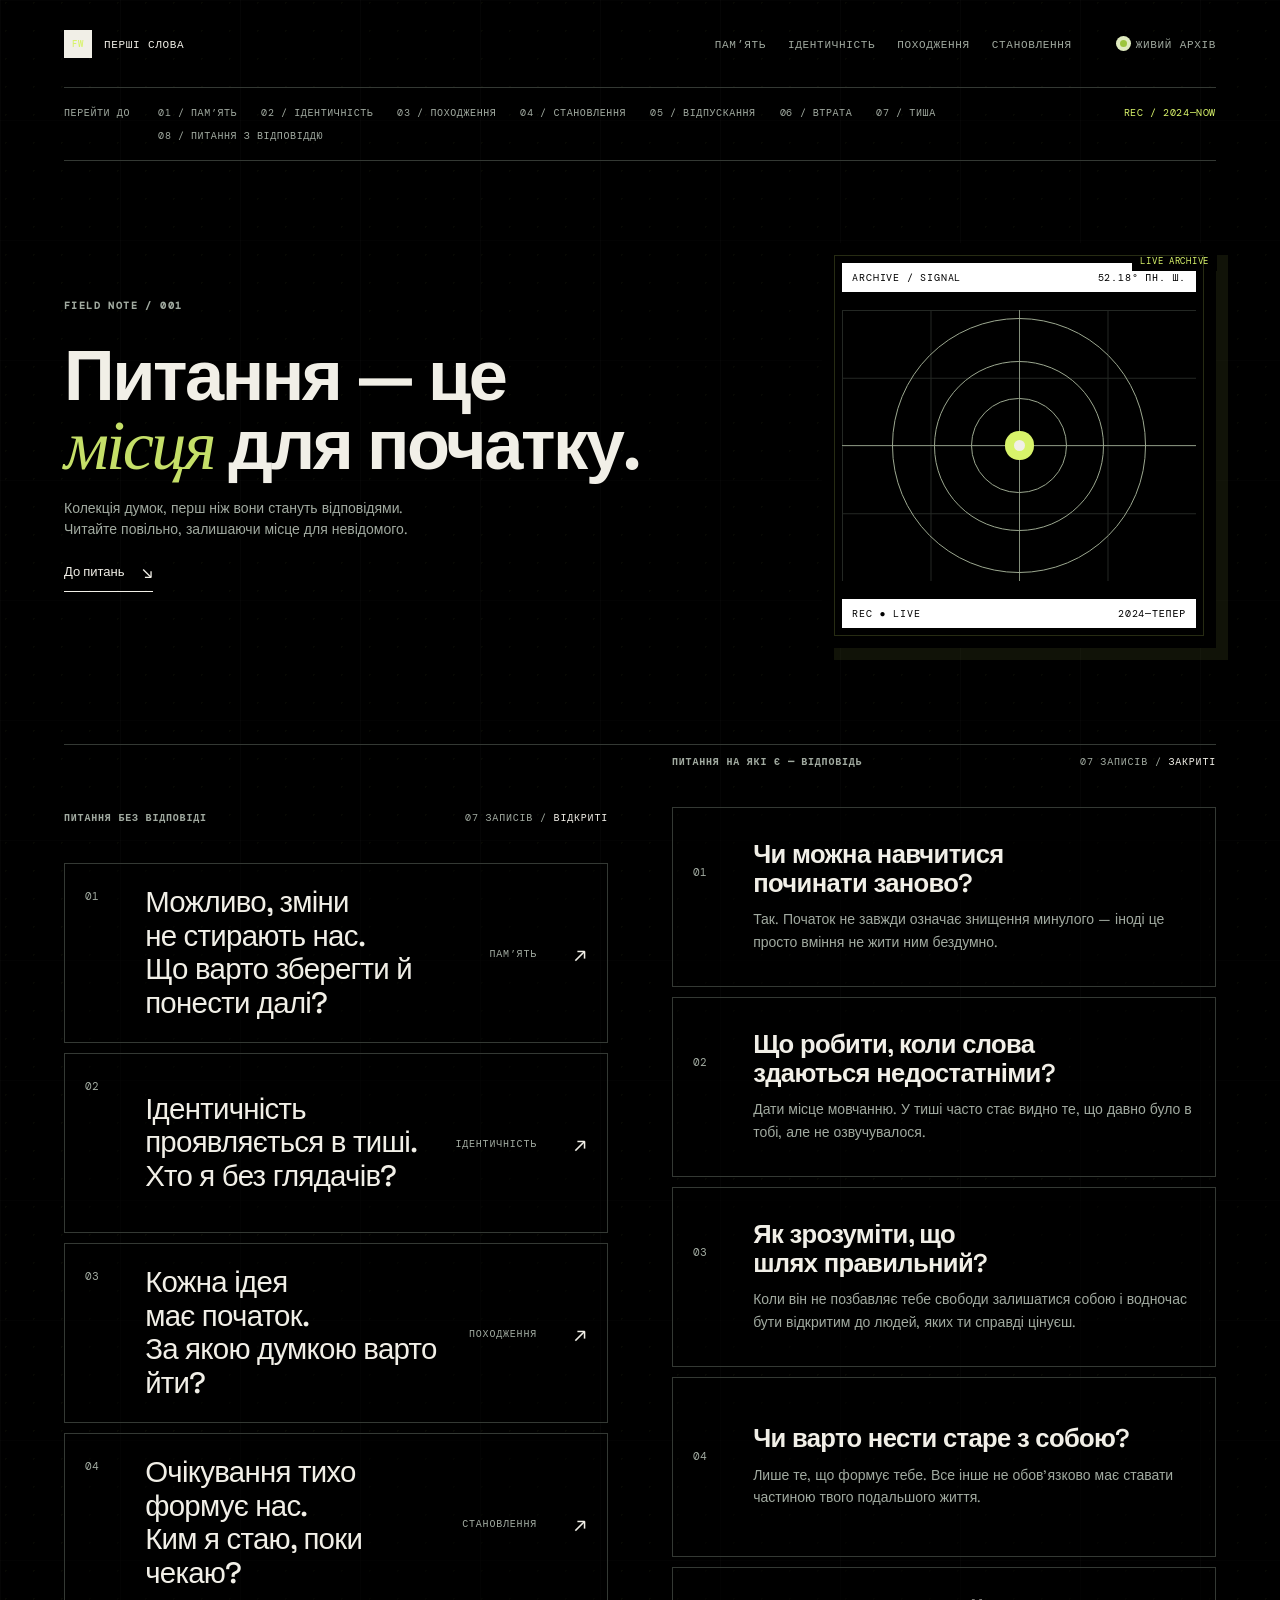
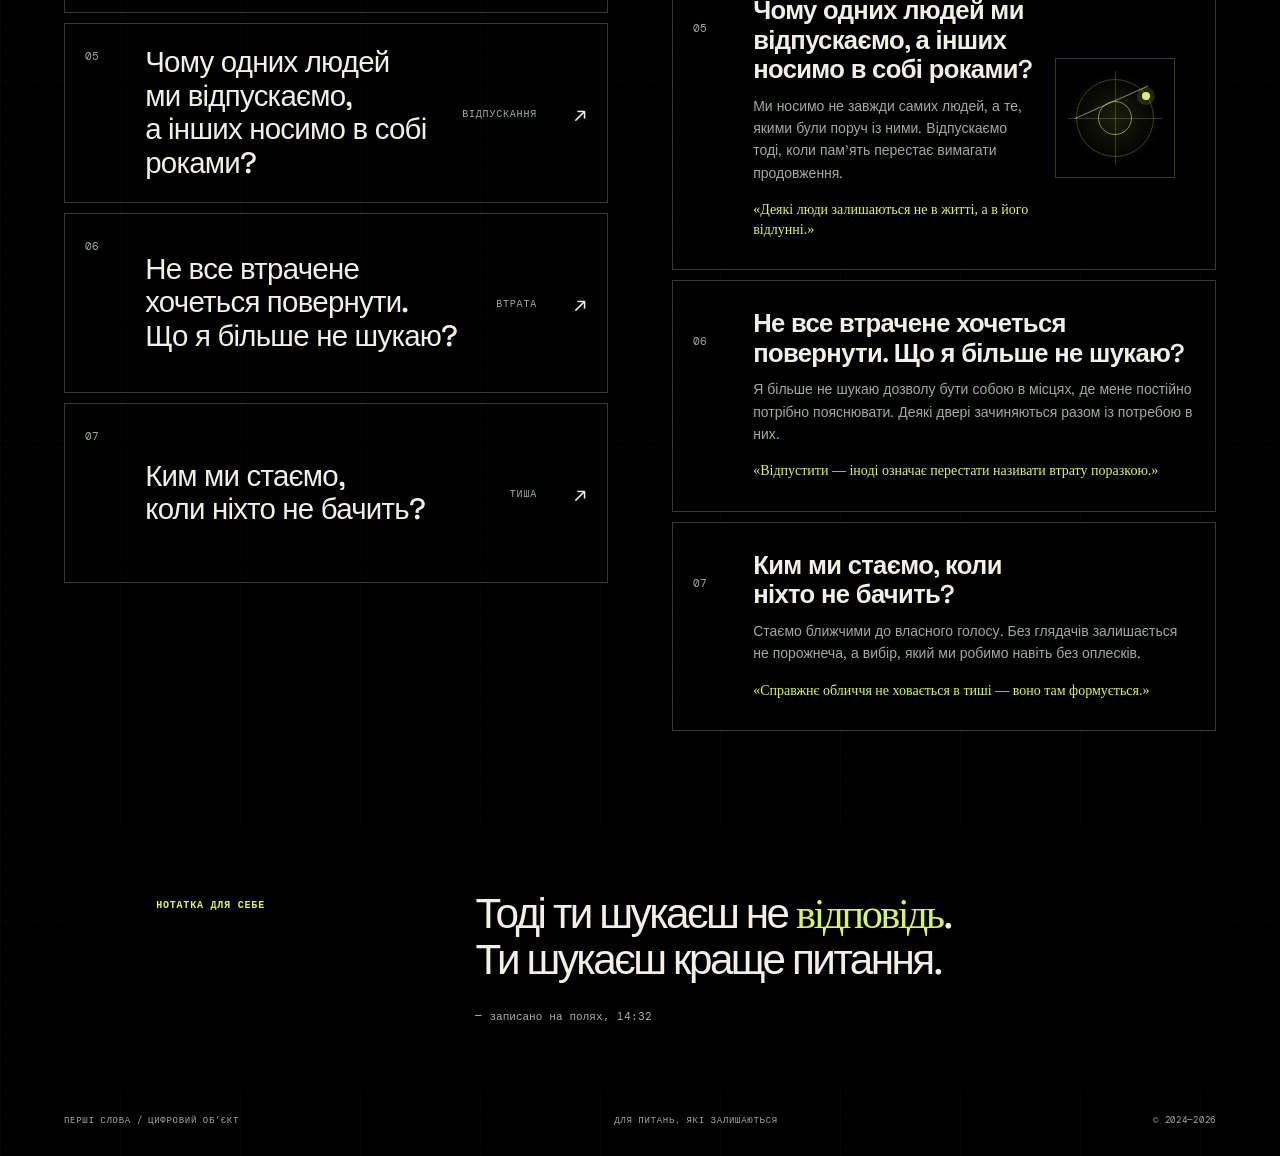
==== commit 94bc3b8f: "Проект Пайтон" ====
--- a/index.html
+++ b/index.html
@@ -1,211 +1,211 @@
-<!DOCTYPE html>
-<html lang="uk">
-<head>
-    <meta charset="UTF-8">
-    <meta name="viewport" content="width=device-width, initial-scale=1.0">
-    <meta name="description" content="Перші слова — живий архів питань, фрагментів і незавершених думок.">
-    <title>Перші слова — Живий архів</title>
-    <link rel="preconnect" href="https://fonts.googleapis.com">
-    <link rel="preconnect" href="https://fonts.gstatic.com" crossorigin>
-    <link href="https://fonts.googleapis.com/css2?family=DM+Mono:wght@400;500&family=Space+Grotesk:wght@400;500;600;700&display=swap" rel="stylesheet">
-    <link rel="stylesheet" href="styles.css">
-</head>
-<body>
-    <div class="page-shell">
-        <header class="site-header">
-            <a class="brand" href="#top" aria-label="Головна сторінка Перші слова">
-                <span class="brand-mark">FW</span>
-                <span>Перші слова</span>
-            </a>
-            <nav class="main-nav" aria-label="Головна навігація">
-                <ul class="topic-menu">
-                    <li><a href="related.html#memory">Пам’ять</a></li>
-                    <li><a href="related.html#identity">Ідентичність</a></li>
-                    <li><a href="related.html#origin">Походження</a></li>
-                    <li><a href="related.html#becoming">Становлення</a></li>
-                </ul>
-            </nav>
-            <span class="status"><i></i> Живий архів</span>
-        </header>
-
-        <nav class="archive-index" aria-label="Перелік запитань архіву">
-            <span class="archive-index-label">Перейти до</span>
-            <ul>
-                <li><a href="#question-01">01 / Пам’ять</a></li>
-                <li><a href="#question-02">02 / Ідентичність</a></li>
-                <li><a href="#question-03">03 / Походження</a></li>
-                <li><a href="#question-04">04 / Становлення</a></li>
-                <li><a href="#question-05">05 / Відпускання</a></li>
-                <li><a href="#question-06">06 / Втрата</a></li>
-                <li><a href="#question-07">07 / Тиша</a></li>
-                <li><a href="#answered-questions">08 / Питання з відповіддю</a></li>
-            </ul>
-            <span class="archive-index-status">REC / 2024—NOW</span>
-        </nav>
-
-        <main id="top">
-            <section class="hero" id="archive">
-                <div class="hero-copy">
-                    <p class="eyebrow"><b>FIELD NOTE / 001</b></p>
-                    <h1>Питання — це<br><em>місця</em> для початку.</h1>
-                    <p class="intro">Колекція думок, перш ніж вони стануть відповідями. Читайте повільно, залишаючи місце для невідомого.</p>
-                    <a class="text-link" href="#questions">До питань <span>↘</span></a>
-                </div>
-                <div class="signal-card" role="img" aria-label="Візуалізація сигналу архіву">
-                    <div class="signal-top"><span>ARCHIVE / SIGNAL</span><span>52.18° пн. ш.</span></div>
-                    <div class="signal-visual" aria-hidden="true">
-                        <span class="ring ring-one"></span>
-                        <span class="ring ring-two"></span>
-                        <span class="ring ring-three"></span>
-                        <span class="signal-dot"></span>
-                        <span class="crosshair horizontal"></span>
-                        <span class="crosshair vertical"></span>
-                    </div>
-                    <div class="signal-bottom"><span>REC ● LIVE</span><span>2024—ТЕПЕР</span></div>
-                </div>
-            </section>
-
-            <div class="archive-columns">
-            <section class="archive-section" id="questions" aria-labelledby="index-title">
-                <div class="section-heading">
-                    <h2 class="eyebrow" id="index-title">Питання без відповіді</h2>
-                    <p class="section-count">07 записів / <span>відкриті</span></p>
-                </div>
-                <div class="question-list">
-                    <a class="question-row" id="question-01" href="related.html#memory" aria-label="Відкрити пов’язане питання про пам’ять">
-                        <span class="question-number">01</span>
-                        <h2>Можливо, зміни не стирають нас.<br>Що варто зберегти й понести далі?</h2>
-                        <span class="question-tag">пам’ять</span>
-                        <span class="arrow">↗</span>
-                    </a>
-                    <a class="question-row" id="question-02" href="related.html#identity" aria-label="Відкрити пов’язане питання про ідентичність">
-                        <span class="question-number">02</span>
-                        <h2>Ідентичність проявляється в тиші.<br>Хто я без глядачів?</h2>
-                        <span class="question-tag">ідентичність</span>
-                        <span class="arrow">↗</span>
-                    </a>
-                    <a class="question-row" id="question-03" href="related.html#origin" aria-label="Відкрити пов’язане питання про походження">
-                        <span class="question-number">03</span>
-                        <h2>Кожна ідея має початок.<br>За якою думкою варто йти?</h2>
-                        <span class="question-tag">походження</span>
-                        <span class="arrow">↗</span>
-                    </a>
-                    <a class="question-row" id="question-04" href="related.html#becoming" aria-label="Відкрити пов’язане питання про становлення">
-                        <span class="question-number">04</span>
-                        <h2>Очікування тихо формує нас.<br>Ким я стаю, поки чекаю?</h2>
-                        <span class="question-tag">становлення</span>
-                        <span class="arrow">↗</span>
-                    </a>
-                    <a class="question-row" id="question-05" href="#question-05" aria-label="Відкрити питання про відпускання">
-                        <span class="question-number">05</span>
-                        <h2>Чому одних людей ми відпускаємо,<br>а інших носимо в собі роками?</h2>
-                        <span class="question-tag">відпускання</span>
-                        <span class="arrow">↗</span>
-                    </a>
-                    <a class="question-row" id="question-06" href="#question-06" aria-label="Відкрити питання про втрату">
-                        <span class="question-number">06</span>
-                        <h2>Не все втрачене хочеться повернути.<br>Що я більше не шукаю?</h2>
-                        <span class="question-tag">втрата</span>
-                        <span class="arrow">↗</span>
-                    </a>
-                    <a class="question-row" id="question-07" href="#question-07" aria-label="Відкрити питання про тишу">
-                        <span class="question-number">07</span>
-                        <h2>Ким ми стаємо,<br>коли ніхто не бачить?</h2>
-                        <span class="question-tag">тиша</span>
-                        <span class="arrow">↗</span>
-                    </a>
-                </div>
-            </section>
-
-            <section class="answers-section" id="answered-questions" aria-labelledby="answered-title">
-                <div class="section-heading">
-                    <h2 class="eyebrow" id="answered-title">Питання на які є — відповідь</h2>
-                    <p class="section-count">07 записів / <span>закриті</span></p>
-                </div>
-
-                <div class="answers-list">
-                    <article class="answer-row answer-reveal">
-                        <span class="question-number">01</span>
-                        <div>
-                            <h3>Чи можна навчитися починати заново?</h3>
-                            <p>Так. Початок не завжди означає знищення минулого — іноді це просто вміння не жити ним бездумно.</p>
-                        </div>
-                    </article>
-
-                    <article class="answer-row answer-reveal">
-                        <span class="question-number">02</span>
-                        <div>
-                            <h3>Що робити, коли слова здаються недостатніми?</h3>
-                            <p>Дати місце мовчанню. У тиші часто стає видно те, що давно було в тобі, але не озвучувалося.</p>
-                        </div>
-                    </article>
-
-                    <article class="answer-row answer-reveal">
-                        <span class="question-number">03</span>
-                        <div>
-                            <h3>Як зрозуміти, що шлях правильний?</h3>
-                            <p>Коли він не позбавляє тебе свободи залишатися собою і водночас бути відкритим до людей, яких ти справді цінуєш.</p>
-                        </div>
-                    </article>
-
-                    <article class="answer-row answer-reveal">
-                        <span class="question-number">04</span>
-                        <div>
-                            <h3>Чи варто нести старе з собою?</h3>
-                            <p>Лише те, що формує тебе. Все інше не обов’язково має ставати частиною твого подальшого життя.</p>
-                        </div>
-                    </article>
-
-                    <article class="answer-row answer-reveal">
-                        <span class="question-number">05</span>
-                        <div>
-                            <h3>Чому одних людей ми відпускаємо, а інших носимо в собі роками?</h3>
-                            <p>Ми носимо не завжди самих людей, а те, якими були поруч із ними. Відпускаємо тоді, коли пам’ять перестає вимагати продовження.</p>
-                            <p class="answer-quote">«Деякі люди залишаються не в житті, а в його відлунні.»</p>
-                        </div>
-                        <div class="answer-visual" role="img" aria-label="Анімована візуалізація пам’яті, що віддаляється, але залишає слід">
-                            <span class="answer-visual-ring ring-small"></span>
-                            <span class="answer-visual-ring ring-large"></span>
-                            <span class="answer-visual-trace"></span>
-                            <span class="answer-visual-dot"></span>
-                        </div>
-                    </article>
-
-                    <article class="answer-row answer-reveal">
-                        <span class="question-number">06</span>
-                        <div>
-                            <h3>Не все втрачене хочеться повернути. Що я більше не шукаю?</h3>
-                            <p>Я більше не шукаю дозволу бути собою в місцях, де мене постійно потрібно пояснювати. Деякі двері зачиняються разом із потребою в них.</p>
-                            <p class="answer-quote">«Відпустити — іноді означає перестати називати втрату поразкою.»</p>
-                        </div>
-                    </article>
-
-                    <article class="answer-row answer-reveal">
-                        <span class="question-number">07</span>
-                        <div>
-                            <h3>Ким ми стаємо, коли ніхто не бачить?</h3>
-                            <p>Стаємо ближчими до власного голосу. Без глядачів залишається не порожнеча, а вибір, який ми робимо навіть без оплесків.</p>
-                            <p class="answer-quote">«Справжнє обличчя не ховається в тиші — воно там формується.»</p>
-                        </div>
-                    </article>
-                </div>
-            </section>
-            </div>
-
-            <section class="answer-note" id="about" aria-labelledby="note-title">
-                <h2 class="note-label" id="note-title">Нотатка для себе</h2>
-                <div>
-                    <p class="note-text">Тоді ти шукаєш не <strong>відповідь</strong>.<br>Ти шукаєш краще питання.</p>
-                    <p class="note-meta">— записано на полях, 14:32</p>
-                </div>
-            </section>
-        </main>
-
-        <footer class="site-footer">
-            <span>ПЕРШІ СЛОВА / ЦИФРОВИЙ ОБ’ЄКТ</span>
-            <span>Для питань, які залишаються</span>
-            <span>© 2024—2026</span>
-        </footer>
-    </div>
-</body>
+<!DOCTYPE html>
+<html lang="uk">
+<head>
+    <meta charset="UTF-8">
+    <meta name="viewport" content="width=device-width, initial-scale=1.0">
+    <meta name="description" content="Перші слова — живий архів питань, фрагментів і незавершених думок.">
+    <title>Перші слова — Живий архів</title>
+    <link rel="preconnect" href="https://fonts.googleapis.com">
+    <link rel="preconnect" href="https://fonts.gstatic.com" crossorigin>
+    <link href="https://fonts.googleapis.com/css2?family=DM+Mono:wght@400;500&family=Space+Grotesk:wght@400;500;600;700&display=swap" rel="stylesheet">
+    <link rel="stylesheet" href="styles.css">
+</head>
+<body>
+    <div class="page-shell">
+        <header class="site-header">
+            <a class="brand" href="#top" aria-label="Головна сторінка Перші слова">
+                <span class="brand-mark">FW</span>
+                <span>Перші слова</span>
+            </a>
+            <nav class="main-nav" aria-label="Головна навігація">
+                <ul class="topic-menu">
+                    <li><a href="related.html#memory">Пам’ять</a></li>
+                    <li><a href="related.html#identity">Ідентичність</a></li>
+                    <li><a href="related.html#origin">Походження</a></li>
+                    <li><a href="related.html#becoming">Становлення</a></li>
+                </ul>
+            </nav>
+            <span class="status"><i></i> Живий архів</span>
+        </header>
+
+        <nav class="archive-index" aria-label="Перелік запитань архіву">
+            <span class="archive-index-label">Перейти до</span>
+            <ul>
+                <li><a href="#question-01">01 / Пам’ять</a></li>
+                <li><a href="#question-02">02 / Ідентичність</a></li>
+                <li><a href="#question-03">03 / Походження</a></li>
+                <li><a href="#question-04">04 / Становлення</a></li>
+                <li><a href="#question-05">05 / Відпускання</a></li>
+                <li><a href="#question-06">06 / Втрата</a></li>
+                <li><a href="#question-07">07 / Тиша</a></li>
+                <li><a href="#answered-questions">08 / Питання з відповіддю</a></li>
+            </ul>
+            <span class="archive-index-status">REC / 2024—NOW</span>
+        </nav>
+
+        <main id="top">
+            <section class="hero" id="archive">
+                <div class="hero-copy">
+                    <p class="eyebrow"><b>FIELD NOTE / 001</b></p>
+                    <h1>Питання — це<br><em> місця </em> для початку.</h1>
+                    <p class="intro">Колекція думок, перш ніж вони стануть відповідями. Читайте повільно, залишаючи місце для невідомого.</p>
+                    <a class="text-link" href="#questions">До питань <span>↘</span></a>
+                </div>
+                <div class="signal-card" role="img" aria-label="Візуалізація сигналу архіву">
+                    <div class="signal-top"><span>ARCHIVE / SIGNAL</span><span>52.18° пн. ш.</span></div>
+                    <div class="signal-visual" aria-hidden="true">
+                        <span class="ring ring-one"></span>
+                        <span class="ring ring-two"></span>
+                        <span class="ring ring-three"></span>
+                        <span class="signal-dot"></span>
+                        <span class="crosshair horizontal"></span>
+                        <span class="crosshair vertical"></span>
+                    </div>
+                    <div class="signal-bottom"><span>REC ● LIVE</span><span>2024—ТЕПЕР</span></div>
+                </div>
+            </section>
+
+            <div class="archive-columns">
+            <section class="archive-section" id="questions" aria-labelledby="index-title">
+                <div class="section-heading">
+                    <h2 class="eyebrow" id="index-title">Питання без відповіді</h2>
+                    <p class="section-count">07 записів / <span>відкриті</span></p>
+                </div>
+                <div class="question-list">
+                    <a class="question-row" id="question-01" href="related.html#memory" aria-label="Відкрити пов’язане питання про пам’ять">
+                        <span class="question-number">01</span>
+                        <h2>Можливо, зміни не стирають нас.<br>Що варто зберегти й понести далі?</h2>
+                        <span class="question-tag">пам’ять</span>
+                        <span class="arrow">↗</span>
+                    </a>
+                    <a class="question-row" id="question-02" href="related.html#identity" aria-label="Відкрити пов’язане питання про ідентичність">
+                        <span class="question-number">02</span>
+                        <h2>Ідентичність проявляється в тиші.<br>Хто я без глядачів?</h2>
+                        <span class="question-tag">ідентичність</span>
+                        <span class="arrow">↗</span>
+                    </a>
+                    <a class="question-row" id="question-03" href="related.html#origin" aria-label="Відкрити пов’язане питання про походження">
+                        <span class="question-number">03</span>
+                        <h2>Кожна ідея має початок.<br>За якою думкою варто йти?</h2>
+                        <span class="question-tag">походження</span>
+                        <span class="arrow">↗</span>
+                    </a>
+                    <a class="question-row" id="question-04" href="related.html#becoming" aria-label="Відкрити пов’язане питання про становлення">
+                        <span class="question-number">04</span>
+                        <h2>Очікування тихо формує нас.<br>Ким я стаю, поки чекаю?</h2>
+                        <span class="question-tag">становлення</span>
+                        <span class="arrow">↗</span>
+                    </a>
+                    <a class="question-row" id="question-05" href="#question-05" aria-label="Відкрити питання про відпускання">
+                        <span class="question-number">05</span>
+                        <h2>Чому одних людей ми відпускаємо, <br> а інших носимо в собі роками?</h2>
+                        <span class="question-tag">відпускання</span>
+                        <span class="arrow">↗</span>
+                    </a>
+                    <a class="question-row" id="question-06" href="#question-06" aria-label="Відкрити питання про втрату">
+                        <span class="question-number">06</span>
+                        <h2>Не все втрачене хочеться повернути.<br>Що я більше не шукаю?</h2>
+                        <span class="question-tag">втрата</span>
+                        <span class="arrow">↗</span>
+                    </a>
+                    <a class="question-row" id="question-07" href="#question-07" aria-label="Відкрити питання про тишу">
+                        <span class="question-number">07</span>
+                        <h2>Ким ми стаємо, <br> коли ніхто не бачить?</h2>
+                        <span class="question-tag">тиша</span>
+                        <span class="arrow">↗</span>
+                    </a>
+                </div>
+            </section>
+
+            <section class="answers-section" id="answered-questions" aria-labelledby="answered-title">
+                <div class="section-heading">
+                    <h2 class="eyebrow" id="answered-title">Питання на які є — відповідь</h2>
+                    <p class="section-count">07 записів / <span>закриті</span></p>
+                </div>
+
+                <div class="answers-list">
+                    <article class="answer-row answer-reveal">
+                        <span class="question-number">01</span>
+                        <div>
+                            <h3>Чи можна навчитися починати заново?</h3>
+                            <p>Так. Початок не завжди означає знищення минулого — іноді це просто вміння не жити ним бездумно.</p>
+                        </div>
+                    </article>
+
+                    <article class="answer-row answer-reveal">
+                        <span class="question-number">02</span>
+                        <div>
+                            <h3>Що робити, коли слова здаються недостатніми?</h3>
+                            <p>Дати місце мовчанню. У тиші часто стає видно те, що давно було в тобі, але не озвучувалося.</p>
+                        </div>
+                    </article>
+
+                    <article class="answer-row answer-reveal">
+                        <span class="question-number">03</span>
+                        <div>
+                            <h3>Як зрозуміти, що шлях правильний?</h3>
+                            <p>Коли він не позбавляє тебе свободи залишатися собою і водночас бути відкритим до людей, яких ти справді цінуєш.</p>
+                        </div>
+                    </article>
+
+                    <article class="answer-row answer-reveal">
+                        <span class="question-number">04</span>
+                        <div>
+                            <h3>Чи варто нести старе з собою?</h3>
+                            <p>Лише те, що формує тебе. Все інше не обов’язково має ставати частиною твого подальшого життя.</p>
+                        </div>
+                    </article>
+
+                    <article class="answer-row answer-reveal">
+                        <span class="question-number">05</span>
+                        <div>
+                            <h3>Чому одних людей ми відпускаємо, а інших носимо в собі роками?</h3>
+                            <p>Ми носимо не завжди самих людей, а те, якими були поруч із ними. Відпускаємо тоді, коли пам’ять перестає вимагати продовження.</p>
+                            <p class="answer-quote">«Деякі люди залишаються не в житті, а в його відлунні.»</p>
+                        </div>
+                        <div class="answer-visual" role="img" aria-label="Анімована візуалізація пам’яті, що віддаляється, але залишає слід">
+                            <span class="answer-visual-ring ring-small"></span>
+                            <span class="answer-visual-ring ring-large"></span>
+                            <span class="answer-visual-trace"></span>
+                            <span class="answer-visual-dot"></span>
+                        </div>
+                    </article>
+
+                    <article class="answer-row answer-reveal">
+                        <span class="question-number">06</span>
+                        <div>
+                            <h3>Не все втрачене хочеться повернути. Що я більше не шукаю?</h3>
+                            <p>Я більше не шукаю дозволу бути собою в місцях, де мене постійно потрібно пояснювати. Деякі двері зачиняються разом із потребою в них.</p>
+                            <p class="answer-quote">«Відпустити — іноді означає перестати називати втрату поразкою.»</p>
+                        </div>
+                    </article>
+
+                    <article class="answer-row answer-reveal">
+                        <span class="question-number">07</span>
+                        <div>
+                            <h3>Ким ми стаємо, коли ніхто не бачить?</h3>
+                            <p>Стаємо ближчими до власного голосу. Без глядачів залишається не порожнеча, а вибір, який ми робимо навіть без оплесків.</p>
+                            <p class="answer-quote">«Справжнє обличчя не ховається в тиші — воно там формується.»</p>
+                        </div>
+                    </article>
+                </div>
+            </section>
+            </div>
+
+            <section class="answer-note" id="about" aria-labelledby="note-title">
+                <h2 class="note-label" id="note-title">Нотатка для себе</h2>
+                <div>
+                    <p class="note-text">Тоді ти шукаєш не <strong>відповідь</strong>.<br>Ти шукаєш краще питання.</p>
+                    <p class="note-meta">— записано на полях, 14:32</p>
+                </div>
+            </section>
+        </main>
+
+        <footer class="site-footer">
+            <span>ПЕРШІ СЛОВА / ЦИФРОВИЙ ОБ’ЄКТ</span>
+            <span>Для питань, які залишаються</span>
+            <span>© 2024—2026</span>
+        </footer>
+    </div>
+</body>
 </html>
--- a/styles.css
+++ b/styles.css
@@ -1,180 +1,180 @@
-:root {
-	--ink: #f1efe7;
-	--muted: #a1aaa0;
-	--paper: #000000;
-	--line: #343934;
-	--acid: #d8f36a;
-	--warm: #000000;
-	--serif: Georgia, 'Times New Roman', serif;
-}
-
-* { box-sizing: border-box; }
-
-html { scroll-behavior: smooth; }
-
-body {
-	margin: 0;
-	color: var(--ink);
-	background-color: var(--paper);
-	background-image: radial-gradient(circle at 20% 10%, rgba(216, 243, 106, .035) 0 1px, transparent 1px), linear-gradient(90deg, rgba(255, 255, 255, .018) 1px, transparent 1px), linear-gradient(rgba(255, 255, 255, .012) 1px, transparent 1px);
-	background-size: 28px 28px, 120px 120px, 120px 120px;
-	font-family: 'Space Grotesk', sans-serif;
-}
-
-a { color: inherit; text-decoration: none; }
-
-.page-shell { max-width: 1440px; margin: 0 auto; padding: 0 5vw; overflow: hidden; }
-
-.site-header {
-	min-height: 88px;
-	display: flex;
-	align-items: center;
-	gap: 48px;
-	border-bottom: 1px solid var(--line);
-	font-family: 'DM Mono', monospace;
-	font-size: 11px;
-	text-transform: uppercase;
-	letter-spacing: .06em;
-}
-
-.brand { display: flex; align-items: center; gap: 12px; font-weight: 500; }
-.brand-mark { display: grid; width: 28px; height: 28px; place-items: center; background: var(--ink); color: var(--acid); font-size: 9px; }
-.main-nav { margin-left: auto; color: var(--muted); }
-.topic-menu { display: flex; gap: 22px; list-style: none; margin: 0; padding: 0; }
-.main-nav a { padding: 34px 0; position: relative; }
-.main-nav a:hover, .main-nav a:focus-visible { color: var(--ink); }
-.status { display: flex; align-items: center; gap: 9px; color: var(--muted); }
-.status i { width: 7px; height: 7px; border-radius: 50%; background: #9cc53d; box-shadow: 0 0 0 4px #e0ebbf; }
-
-.archive-index {
-	display: flex;
-	align-items: baseline;
-	gap: 28px;
-	padding: 18px 0;
-	border-bottom: 1px solid var(--line);
-	font: 10px 'DM Mono', monospace;
-	text-transform: uppercase;
-	letter-spacing: .06em;
-}
-.archive-index-label { color: var(--muted); white-space: nowrap; }
-.archive-index ul { display: flex; flex-wrap: wrap; gap: 10px 24px; list-style: none; margin: 0; padding: 0; }
-.archive-index a { color: var(--muted); transition: color .2s ease; }
-.archive-index a:hover, .archive-index a:focus-visible { color: var(--acid); }
-.archive-index-status { margin-left: auto; color: var(--acid); white-space: nowrap; }
-
-.hero { display: grid; grid-template-columns: 1.25fr .75fr; gap: 8vw; align-items: center; padding: 82px 0 96px; border-bottom: 1px solid var(--line); }
-.related-hero { padding: 82px 0 76px; border-bottom: 1px solid var(--line); }
-.related-hero .intro { margin-bottom: 20px; }
-.eyebrow, .note-label, .signal-top, .signal-bottom, .question-tag, .section-count, .site-footer { font-family: 'DM Mono', monospace; text-transform: uppercase; letter-spacing: .08em; font-size: 10px; }
-.eyebrow { margin: 0 0 30px; color: var(--muted); }
-.hero-copy .eyebrow { letter-spacing: .14em; }
-h1, h2, h3, h4, h5, h6 { color: var(--ink); font-family: 'Space Grotesk', sans-serif; font-weight: 600; line-height: 1.15; letter-spacing: -.025em; text-wrap: balance; }
-h1 { max-width: 620px; margin: 0; font-size: clamp(2.4rem, 5.5vw, 5.2rem); line-height: .98; letter-spacing: -.035em; }
-h1 em { color: #c5df68; font-family: var(--serif); font-weight: 400; letter-spacing: -.04em; }
-.intro { max-width: 360px; margin: 18px 0 20px; color: var(--muted); font-size: 14px; line-height: 1.5; }
-.text-link { display: inline-flex; gap: 18px; align-items: center; border-bottom: 1px solid var(--ink); padding-bottom: 8px; font-size: 13px; }
-.text-link span { font-size: 18px; }
-
-.signal-card { position: relative; background: var(--warm); padding: 20px; aspect-ratio: 1 / 1.03; max-width: 430px; width: 100%; justify-self: end; display: flex; flex-direction: column; justify-content: space-between; animation: appear .8s ease both .15s; box-shadow: 12px 12px 0 rgba(216, 243, 106, .08); }
-.signal-card::before { content: 'LIVE ARCHIVE'; position: absolute; top: 8px; right: -1px; padding: 4px 8px; color: var(--acid); background: var(--paper); font: 9px 'DM Mono', monospace; letter-spacing: .08em; }
-.signal-card::after { content: ''; position: absolute; inset: 12px; border: 1px solid rgba(216, 243, 106, .18); pointer-events: none; }
-.signal-top, .signal-bottom { display: flex; justify-content: space-between; color: var(--muted); }
-.signal-top { padding: 8px 10px; background-color: #ffffff; color: #000000; }
-.signal-top span:first-child { color: #000000; }
-.signal-bottom { padding: 8px 10px; background-color: #ffffff; color: #000000; }
-.signal-visual { position: relative; flex: 1; margin: 18px 0; display: grid; place-items: center; overflow: hidden; }
-.signal-visual::before { content: ''; position: absolute; inset: 0; background-image: linear-gradient(var(--line) 1px, transparent 1px), linear-gradient(90deg, var(--line) 1px, transparent 1px); background-size: 25% 25%; opacity: .7; }
-.ring { position: absolute; border: 1px solid #9ca890; border-radius: 50%; aspect-ratio: 1; }
-.ring-one { width: 27%; } .ring-two { width: 48%; } .ring-three { width: 72%; }
-.signal-dot { width: 11px; height: 11px; border-radius: 50%; background: var(--ink); z-index: 2; box-shadow: 0 0 0 9px var(--acid); }
-.crosshair { position: absolute; background: #9ca890; opacity: .8; } .horizontal { width: 100%; height: 1px; } .vertical { height: 100%; width: 1px; }
-
-.archive-section { padding: 56px 0 94px; }
-.related-section { padding: 56px 0 94px; }
-.answers-section { padding: 0 0 94px; }
-.archive-columns { display: grid; grid-template-columns: minmax(0, 1fr) minmax(0, 1fr); gap: 5vw; align-items: start; }
-.archive-columns .section-heading { min-height: 34px; }
-.answers-list { display: grid; gap: 10px; }
-.answer-row { position: relative; min-height: 180px; display: grid; grid-template-columns: 8% minmax(0, 1fr); gap: 20px; align-content: center; padding: 28px 20px 30px; border: 1px solid var(--line); background: rgba(0, 0, 0, .46); transition: background .25s ease, transform .25s ease, border-color .25s ease; }
-.answer-row:has(.answer-visual) { grid-template-columns: 8% minmax(0, 1fr) 140px; }
-.answer-visual { position: relative; width: 120px; height: 120px; align-self: center; overflow: hidden; border: 1px solid rgba(216, 243, 106, .25); background: radial-gradient(circle, rgba(216, 243, 106, .12), transparent 55%); }
-.answer-visual::before, .answer-visual::after { content: ''; position: absolute; background: rgba(216, 243, 106, .22); }
-.answer-visual::before { top: 50%; left: 10%; width: 80%; height: 1px; }
-.answer-visual::after { top: 10%; left: 50%; width: 1px; height: 80%; }
-.answer-visual-ring { position: absolute; top: 50%; left: 50%; border: 1px solid rgba(216, 243, 106, .55); border-radius: 50%; transform: translate(-50%, -50%); }
-.ring-small { width: 34px; height: 34px; animation: visual-pulse 2.8s ease-in-out infinite; }
-.ring-large { width: 78px; height: 78px; opacity: .45; animation: visual-pulse 2.8s ease-in-out infinite reverse; }
-.answer-visual-trace { position: absolute; top: 50%; left: 16%; width: 68%; height: 1px; background: var(--acid); transform: rotate(-24deg); transform-origin: left center; opacity: .5; }
-.answer-visual-dot { position: absolute; top: 28%; right: 20%; width: 8px; height: 8px; border-radius: 50%; background: var(--acid); box-shadow: 0 0 0 5px rgba(216, 243, 106, .14); animation: visual-orbit 3.8s ease-in-out infinite; }
-.answer-reveal { animation: answer-arrival .7s ease both; }
-.answer-reveal:nth-child(2) { animation-delay: .08s; }
-.answer-reveal:nth-child(3) { animation-delay: .16s; }
-.answer-reveal:nth-child(4) { animation-delay: .24s; }
-.answer-reveal:nth-child(5) { animation-delay: .32s; }
-.answer-reveal:nth-child(6) { animation-delay: .4s; }
-.answer-reveal:nth-child(7) { animation-delay: .48s; }
-.answer-reveal > div { animation: answer-copy-arrival .65s ease both; }
-.answer-reveal:nth-child(2) > div { animation-delay: .14s; }
-.answer-reveal:nth-child(3) > div { animation-delay: .22s; }
-.answer-reveal:nth-child(4) > div { animation-delay: .3s; }
-.answer-reveal:nth-child(5) > div { animation-delay: .38s; }
-.answer-reveal:nth-child(6) > div { animation-delay: .46s; }
-.answer-reveal:nth-child(7) > div { animation-delay: .54s; }
-.answer-row:hover { background: rgba(216, 243, 106, .07); border-color: var(--acid); transform: translateX(-6px); }
-.answer-row h3 { margin: 0 0 10px; font-size: clamp(1.25rem, 2vw, 1.8rem); line-height: 1.15; }
-.answer-row p { max-width: 650px; margin: 0; color: var(--muted); font-size: 14px; line-height: 1.6; }
-.answer-row .answer-quote { margin-top: 16px; color: var(--acid); font: 14px var(--serif); line-height: 1.4; }
-.section-heading { display: flex; justify-content: space-between; align-items: baseline; margin-bottom: 28px; }
-.section-heading .eyebrow { margin: 0; }
-.section-count { color: var(--muted); } .section-count span { color: var(--ink); }
-.question-list { display: grid; gap: 10px; }
-.question-row { min-height: 180px; display: grid; grid-template-columns: 8% minmax(0, 1fr) auto 30px; gap: 20px; align-items: center; border: 1px solid var(--line); padding: 0 20px; background: rgba(0, 0, 0, .46); color: var(--ink); transition: background .25s ease, transform .25s ease, border-color .25s ease, box-shadow .25s ease; scroll-margin-top: 24px; }
-.question-row:hover { background: rgba(216, 243, 106, .07); border-color: var(--acid); transform: translateX(6px); box-shadow: 8px 8px 0 rgba(216, 243, 106, .08); }
-.question-row:focus-visible { outline: 2px solid var(--acid); outline-offset: 5px; }
-.question-row:target { animation: question-arrival .7s ease both; }
-.question-number { align-self: start; padding-top: 25px; font: 11px 'DM Mono', monospace; color: var(--muted); }
-.question-row h2 { min-width: 0; margin: 0; overflow-wrap: anywhere; font-size: clamp(1.35rem, 2.3vw, 2.15rem); line-height: 1.15; letter-spacing: -.025em; font-weight: 500; }
-.question-tag { color: var(--muted); } .arrow { font-size: 21px; text-align: right; }
-
-.answer-note { display: grid; grid-template-columns: 25% minmax(0, 1fr); gap: 8%; padding: 66px 8%; background: #000; color: var(--ink); }
-.note-label { margin: 0; color: var(--acid); padding-top: 8px; }
-.note-text { margin: 0; font-size: clamp(1.7rem, 3.3vw, 3.6rem); line-height: 1.05; letter-spacing: -.06em; }
-.note-text strong { color: var(--acid); font-family: var(--serif); font-weight: 400; }
-.note-meta { color: #a9b1a8; font: 11px 'DM Mono', monospace; margin: 28px 0 0; }
-.site-footer { display: flex; justify-content: space-between; padding: 25px 0 30px; color: var(--muted); font-size: 9px; }
-
-
-@keyframes appear { from { opacity: 0; transform: translateY(18px); } to { opacity: 1; transform: translateY(0); } }
-@keyframes answer-arrival { from { opacity: 0; transform: translateY(14px); } to { opacity: 1; transform: translateY(0); } }
-@keyframes answer-copy-arrival { from { opacity: 0; transform: translateX(10px); } to { opacity: 1; transform: translateX(0); } }
-@keyframes visual-pulse { 0%, 100% { transform: translate(-50%, -50%) scale(.9); opacity: .35; } 50% { transform: translate(-50%, -50%) scale(1.08); opacity: .8; } }
-@keyframes visual-orbit { 0%, 100% { transform: translate(0, 0); opacity: .55; } 50% { transform: translate(-24px, 32px); opacity: 1; } }
-@keyframes question-arrival { 0% { background: var(--acid); } 100% { background: #000; } }
-
-@media (prefers-reduced-motion: reduce) {
-	*, *::before, *::after { animation-duration: .01ms !important; animation-iteration-count: 1 !important; scroll-behavior: auto !important; transition-duration: .01ms !important; }
-}
-
-@media (max-width: 700px) {
-	.page-shell { padding: 0 22px; }
-	.site-header { min-height: 70px; gap: 16px; }
-	.main-nav { gap: 17px; }
-	.topic-menu { gap: 10px; flex-wrap: wrap; justify-content: flex-end; max-width: 300px; }
-	.main-nav a { padding: 25px 0; }
-	.status { display: none; }
-	.hero { grid-template-columns: 1fr; gap: 52px; padding: 72px 0 80px; }
-	.signal-card { justify-self: stretch; max-width: none; }
-	.archive-columns { grid-template-columns: 1fr; gap: 0; }
-	.archive-columns .answers-section { padding-bottom: 72px; }
-	.archive-index { align-items: flex-start; flex-wrap: wrap; gap: 12px 20px; }
-	.archive-index ul { order: 3; flex-basis: 100%; }
-	.archive-index-status { margin-left: auto; }
-	.question-row, .answer-row { min-height: 150px; }
-	.answer-row, .answer-row:has(.answer-visual) { grid-template-columns: 35px 1fr; gap: 10px; }
-	.answer-visual { grid-column: 2; width: 100%; height: 84px; }
-	.question-tag { display: none; }
-	.question-row:hover { transform: translateX(3px); }
-	.answer-note { grid-template-columns: 1fr; gap: 30px; padding: 48px 28px; margin: 0 -22px; }
-	.site-footer { flex-wrap: wrap; gap: 12px; }
-	.site-footer span:nth-child(2) { order: 3; width: 100%; }
-}
+:root {
+	--ink: #f1efe7;
+	--muted: #a1aaa0;
+	--paper: #000000;
+	--line: #343934;
+	--acid: #d8f36a;
+	--warm: #000000;
+	--serif: Georgia, 'Times New Roman', serif;
+}
+
+* { box-sizing: border-box; }
+
+html { scroll-behavior: smooth; }
+
+body {
+	margin: 0;
+	color: var(--ink);
+	background-color: var(--paper);
+	background-image: radial-gradient(circle at 20% 10%, rgba(216, 243, 106, .035) 0 1px, transparent 1px), linear-gradient(90deg, rgba(255, 255, 255, .018) 1px, transparent 1px), linear-gradient(rgba(255, 255, 255, .012) 1px, transparent 1px);
+	background-size: 28px 28px, 120px 120px, 120px 120px;
+	font-family: 'Space Grotesk', sans-serif;
+}
+
+a { color: inherit; text-decoration: none; }
+
+.page-shell { max-width: 1440px; margin: 0 auto; padding: 0 5vw; overflow: hidden; }
+
+.site-header {
+	min-height: 88px;
+	display: flex;
+	align-items: center;
+	gap: 48px;
+	border-bottom: 1px solid var(--line);
+	font-family: 'DM Mono', monospace;
+	font-size: 11px;
+	text-transform: uppercase;
+	letter-spacing: .06em;
+}
+
+.brand { display: flex; align-items: center; gap: 12px; font-weight: 500; }
+.brand-mark { display: grid; width: 28px; height: 28px; place-items: center; background: var(--ink); color: var(--acid); font-size: 9px; }
+.main-nav { margin-left: auto; color: var(--muted); }
+.topic-menu { display: flex; gap: 22px; list-style: none; margin: 0; padding: 0; }
+.main-nav a { padding: 34px 0; position: relative; }
+.main-nav a:hover, .main-nav a:focus-visible { color: var(--ink); }
+.status { display: flex; align-items: center; gap: 9px; color: var(--muted); }
+.status i { width: 7px; height: 7px; border-radius: 50%; background: #9cc53d; box-shadow: 0 0 0 4px #e0ebbf; }
+
+.archive-index {
+	display: flex;
+	align-items: baseline;
+	gap: 28px;
+	padding: 18px 0;
+	border-bottom: 1px solid var(--line);
+	font: 10px 'DM Mono', monospace;
+	text-transform: uppercase;
+	letter-spacing: .06em;
+}
+.archive-index-label { color: var(--muted); white-space: nowrap; }
+.archive-index ul { display: flex; flex-wrap: wrap; gap: 10px 24px; list-style: none; margin: 0; padding: 0; }
+.archive-index a { color: var(--muted); transition: color .2s ease; }
+.archive-index a:hover, .archive-index a:focus-visible { color: var(--acid); }
+.archive-index-status { margin-left: auto; color: var(--acid); white-space: nowrap; }
+
+.hero { display: grid; grid-template-columns: 1.25fr .75fr; gap: 8vw; align-items: center; padding: 82px 0 96px; border-bottom: 1px solid var(--line); }
+.related-hero { padding: 82px 0 76px; border-bottom: 1px solid var(--line); }
+.related-hero .intro { margin-bottom: 20px; }
+.eyebrow, .note-label, .signal-top, .signal-bottom, .question-tag, .section-count, .site-footer { font-family: 'DM Mono', monospace; text-transform: uppercase; letter-spacing: .08em; font-size: 10px; }
+.eyebrow { margin: 0 0 30px; color: var(--muted); }
+.hero-copy .eyebrow { letter-spacing: .14em; }
+h1, h2, h3, h4, h5, h6 { color: var(--ink); font-family: 'Space Grotesk', sans-serif; font-weight: 600; line-height: 1.15; letter-spacing: -.025em; text-wrap: balance; }
+h1 { max-width: 620px; margin: 0; font-size: clamp(2.4rem, 5.5vw, 5.2rem); line-height: .98; letter-spacing: -.035em; }
+h1 em { color: #c5df68; font-family: var(--serif); font-weight: 400; letter-spacing: -.04em; }
+.intro { max-width: 360px; margin: 18px 0 20px; color: var(--muted); font-size: 14px; line-height: 1.5; }
+.text-link { display: inline-flex; gap: 18px; align-items: center; border-bottom: 1px solid var(--ink); padding-bottom: 8px; font-size: 13px; }
+.text-link span { font-size: 18px; }
+
+.signal-card { position: relative; background: var(--warm); padding: 20px; aspect-ratio: 1 / 1.03; max-width: 430px; width: 100%; justify-self: end; display: flex; flex-direction: column; justify-content: space-between; animation: appear .8s ease both .15s; box-shadow: 12px 12px 0 rgba(216, 243, 106, .08); }
+.signal-card::before { content: 'LIVE ARCHIVE'; position: absolute; top: 8px; right: -1px; padding: 4px 8px; color: var(--acid); background: var(--paper); font: 9px 'DM Mono', monospace; letter-spacing: .08em; }
+.signal-card::after { content: ''; position: absolute; inset: 12px; border: 1px solid rgba(216, 243, 106, .18); pointer-events: none; }
+.signal-top, .signal-bottom { display: flex; justify-content: space-between; color: var(--muted); }
+.signal-top { padding: 8px 10px; background-color: #ffffff; color: #000000; }
+.signal-top span:first-child { color: #000000; }
+.signal-bottom { padding: 8px 10px; background-color: #ffffff; color: #000000; }
+.signal-visual { position: relative; flex: 1; margin: 18px 0; display: grid; place-items: center; overflow: hidden; }
+.signal-visual::before { content: ''; position: absolute; inset: 0; background-image: linear-gradient(var(--line) 1px, transparent 1px), linear-gradient(90deg, var(--line) 1px, transparent 1px); background-size: 25% 25%; opacity: .7; }
+.ring { position: absolute; border: 1px solid #9ca890; border-radius: 50%; aspect-ratio: 1; }
+.ring-one { width: 27%; } .ring-two { width: 48%; } .ring-three { width: 72%; }
+.signal-dot { width: 11px; height: 11px; border-radius: 50%; background: var(--ink); z-index: 2; box-shadow: 0 0 0 9px var(--acid); }
+.crosshair { position: absolute; background: #9ca890; opacity: .8; } .horizontal { width: 100%; height: 1px; } .vertical { height: 100%; width: 1px; }
+
+.archive-section { padding: 56px 0 94px; }
+.related-section { padding: 56px 0 94px; }
+.answers-section { padding: 0 0 94px; }
+.archive-columns { display: grid; grid-template-columns: minmax(0, 1fr) minmax(0, 1fr); gap: 5vw; align-items: start; }
+.archive-columns .section-heading { min-height: 34px; }
+.answers-list { display: grid; gap: 10px; }
+.answer-row { position: relative; min-height: 180px; display: grid; grid-template-columns: 8% minmax(0, 1fr); gap: 20px; align-content: center; padding: 28px 20px 30px; border: 1px solid var(--line); background: rgba(0, 0, 0, .46); transition: background .25s ease, transform .25s ease, border-color .25s ease; }
+.answer-row:has(.answer-visual) { grid-template-columns: 8% minmax(0, 1fr) 140px; }
+.answer-visual { position: relative; width: 120px; height: 120px; align-self: center; overflow: hidden; border: 1px solid rgba(216, 243, 106, .25); background: radial-gradient(circle, rgba(216, 243, 106, .12), transparent 55%); }
+.answer-visual::before, .answer-visual::after { content: ''; position: absolute; background: rgba(216, 243, 106, .22); }
+.answer-visual::before { top: 50%; left: 10%; width: 80%; height: 1px; }
+.answer-visual::after { top: 10%; left: 50%; width: 1px; height: 80%; }
+.answer-visual-ring { position: absolute; top: 50%; left: 50%; border: 1px solid rgba(216, 243, 106, .55); border-radius: 50%; transform: translate(-50%, -50%); }
+.ring-small { width: 34px; height: 34px; animation: visual-pulse 2.8s ease-in-out infinite; }
+.ring-large { width: 78px; height: 78px; opacity: .45; animation: visual-pulse 2.8s ease-in-out infinite reverse; }
+.answer-visual-trace { position: absolute; top: 50%; left: 16%; width: 68%; height: 1px; background: var(--acid); transform: rotate(-24deg); transform-origin: left center; opacity: .5; }
+.answer-visual-dot { position: absolute; top: 28%; right: 20%; width: 8px; height: 8px; border-radius: 50%; background: var(--acid); box-shadow: 0 0 0 5px rgba(216, 243, 106, .14); animation: visual-orbit 3.8s ease-in-out infinite; }
+.answer-reveal { animation: answer-arrival .7s ease both; }
+.answer-reveal:nth-child(2) { animation-delay: .08s; }
+.answer-reveal:nth-child(3) { animation-delay: .16s; }
+.answer-reveal:nth-child(4) { animation-delay: .24s; }
+.answer-reveal:nth-child(5) { animation-delay: .32s; }
+.answer-reveal:nth-child(6) { animation-delay: .4s; }
+.answer-reveal:nth-child(7) { animation-delay: .48s; }
+.answer-reveal > div { animation: answer-copy-arrival .65s ease both; }
+.answer-reveal:nth-child(2) > div { animation-delay: .14s; }
+.answer-reveal:nth-child(3) > div { animation-delay: .22s; }
+.answer-reveal:nth-child(4) > div { animation-delay: .3s; }
+.answer-reveal:nth-child(5) > div { animation-delay: .38s; }
+.answer-reveal:nth-child(6) > div { animation-delay: .46s; }
+.answer-reveal:nth-child(7) > div { animation-delay: .54s; }
+.answer-row:hover { background: rgba(216, 243, 106, .07); border-color: var(--acid); transform: translateX(-6px); }
+.answer-row h3 { margin: 0 0 10px; font-size: clamp(1.25rem, 2vw, 1.8rem); line-height: 1.15; }
+.answer-row p { max-width: 650px; margin: 0; color: var(--muted); font-size: 14px; line-height: 1.6; }
+.answer-row .answer-quote { margin-top: 16px; color: var(--acid); font: 14px var(--serif); line-height: 1.4; }
+.section-heading { display: flex; justify-content: space-between; align-items: baseline; margin-bottom: 28px; }
+.section-heading .eyebrow { margin: 0; }
+.section-count { color: var(--muted); } .section-count span { color: var(--ink); }
+.question-list { display: grid; gap: 10px; }
+.question-row { min-height: 180px; display: grid; grid-template-columns: 8% minmax(0, 1fr) auto 30px; gap: 20px; align-items: center; border: 1px solid var(--line); padding: 0 20px; background: rgba(0, 0, 0, .46); color: var(--ink); transition: background .25s ease, transform .25s ease, border-color .25s ease, box-shadow .25s ease; scroll-margin-top: 24px; }
+.question-row:hover { background: rgba(216, 243, 106, .07); border-color: var(--acid); transform: translateX(6px); box-shadow: 8px 8px 0 rgba(216, 243, 106, .08); }
+.question-row:focus-visible { outline: 2px solid var(--acid); outline-offset: 5px; }
+.question-row:target { animation: question-arrival .7s ease both; }
+.question-number { align-self: start; padding-top: 25px; font: 11px 'DM Mono', monospace; color: var(--muted); }
+.question-row h2 { min-width: 0; margin: 0; overflow-wrap: anywhere; font-size: clamp(1.35rem, 2.3vw, 2.15rem); line-height: 1.15; letter-spacing: -.025em; font-weight: 500; }
+.question-tag { color: var(--muted); } .arrow { font-size: 21px; text-align: right; }
+
+.answer-note { display: grid; grid-template-columns: 25% minmax(0, 1fr); gap: 8%; padding: 66px 8%; background: #000; color: var(--ink); }
+.note-label { margin: 0; color: var(--acid); padding-top: 8px; }
+.note-text { margin: 0; font-size: clamp(1.7rem, 3.3vw, 3.6rem); line-height: 1.05; letter-spacing: -.06em; }
+.note-text strong { color: var(--acid); font-family: var(--serif); font-weight: 400; }
+.note-meta { color: #a9b1a8; font: 11px 'DM Mono', monospace; margin: 28px 0 0; }
+.site-footer { display: flex; justify-content: space-between; padding: 25px 0 30px; color: var(--muted); font-size: 9px; }
+
+
+@keyframes appear { from { opacity: 0; transform: translateY(18px); } to { opacity: 1; transform: translateY(0); } }
+@keyframes answer-arrival { from { opacity: 0; transform: translateY(14px); } to { opacity: 1; transform: translateY(0); } }
+@keyframes answer-copy-arrival { from { opacity: 0; transform: translateX(10px); } to { opacity: 1; transform: translateX(0); } }
+@keyframes visual-pulse { 0%, 100% { transform: translate(-50%, -50%) scale(.9); opacity: .35; } 50% { transform: translate(-50%, -50%) scale(1.08); opacity: .8; } }
+@keyframes visual-orbit { 0%, 100% { transform: translate(0, 0); opacity: .55; } 50% { transform: translate(-24px, 32px); opacity: 1; } }
+@keyframes question-arrival { 0% { background: var(--acid); } 100% { background: #000; } }
+
+@media (prefers-reduced-motion: reduce) {
+	*, *::before, *::after { animation-duration: .01ms !important; animation-iteration-count: 1 !important; scroll-behavior: auto !important; transition-duration: .01ms !important; }
+}
+
+@media (max-width: 700px) {
+	.page-shell { padding: 0 22px; }
+	.site-header { min-height: 70px; gap: 16px; }
+	.main-nav { gap: 17px; }
+	.topic-menu { gap: 10px; flex-wrap: wrap; justify-content: flex-end; max-width: 300px; }
+	.main-nav a { padding: 25px 0; }
+	.status { display: none; }
+	.hero { grid-template-columns: 1fr; gap: 52px; padding: 72px 0 80px; }
+	.signal-card { justify-self: stretch; max-width: none; }
+	.archive-columns { grid-template-columns: 1fr; gap: 0; }
+	.archive-columns .answers-section { padding-bottom: 72px; }
+	.archive-index { align-items: flex-start; flex-wrap: wrap; gap: 12px 20px; }
+	.archive-index ul { order: 3; flex-basis: 100%; }
+	.archive-index-status { margin-left: auto; }
+	.question-row, .answer-row { min-height: 150px; }
+	.answer-row, .answer-row:has(.answer-visual) { grid-template-columns: 35px 1fr; gap: 10px; }
+	.answer-visual { grid-column: 2; width: 100%; height: 84px; }
+	.question-tag { display: none; }
+	.question-row:hover { transform: translateX(3px); }
+	.answer-note { grid-template-columns: 1fr; gap: 30px; padding: 48px 28px; margin: 0 -22px; }
+	.site-footer { flex-wrap: wrap; gap: 12px; }
+	.site-footer span:nth-child(2) { order: 3; width: 100%; }
+}
